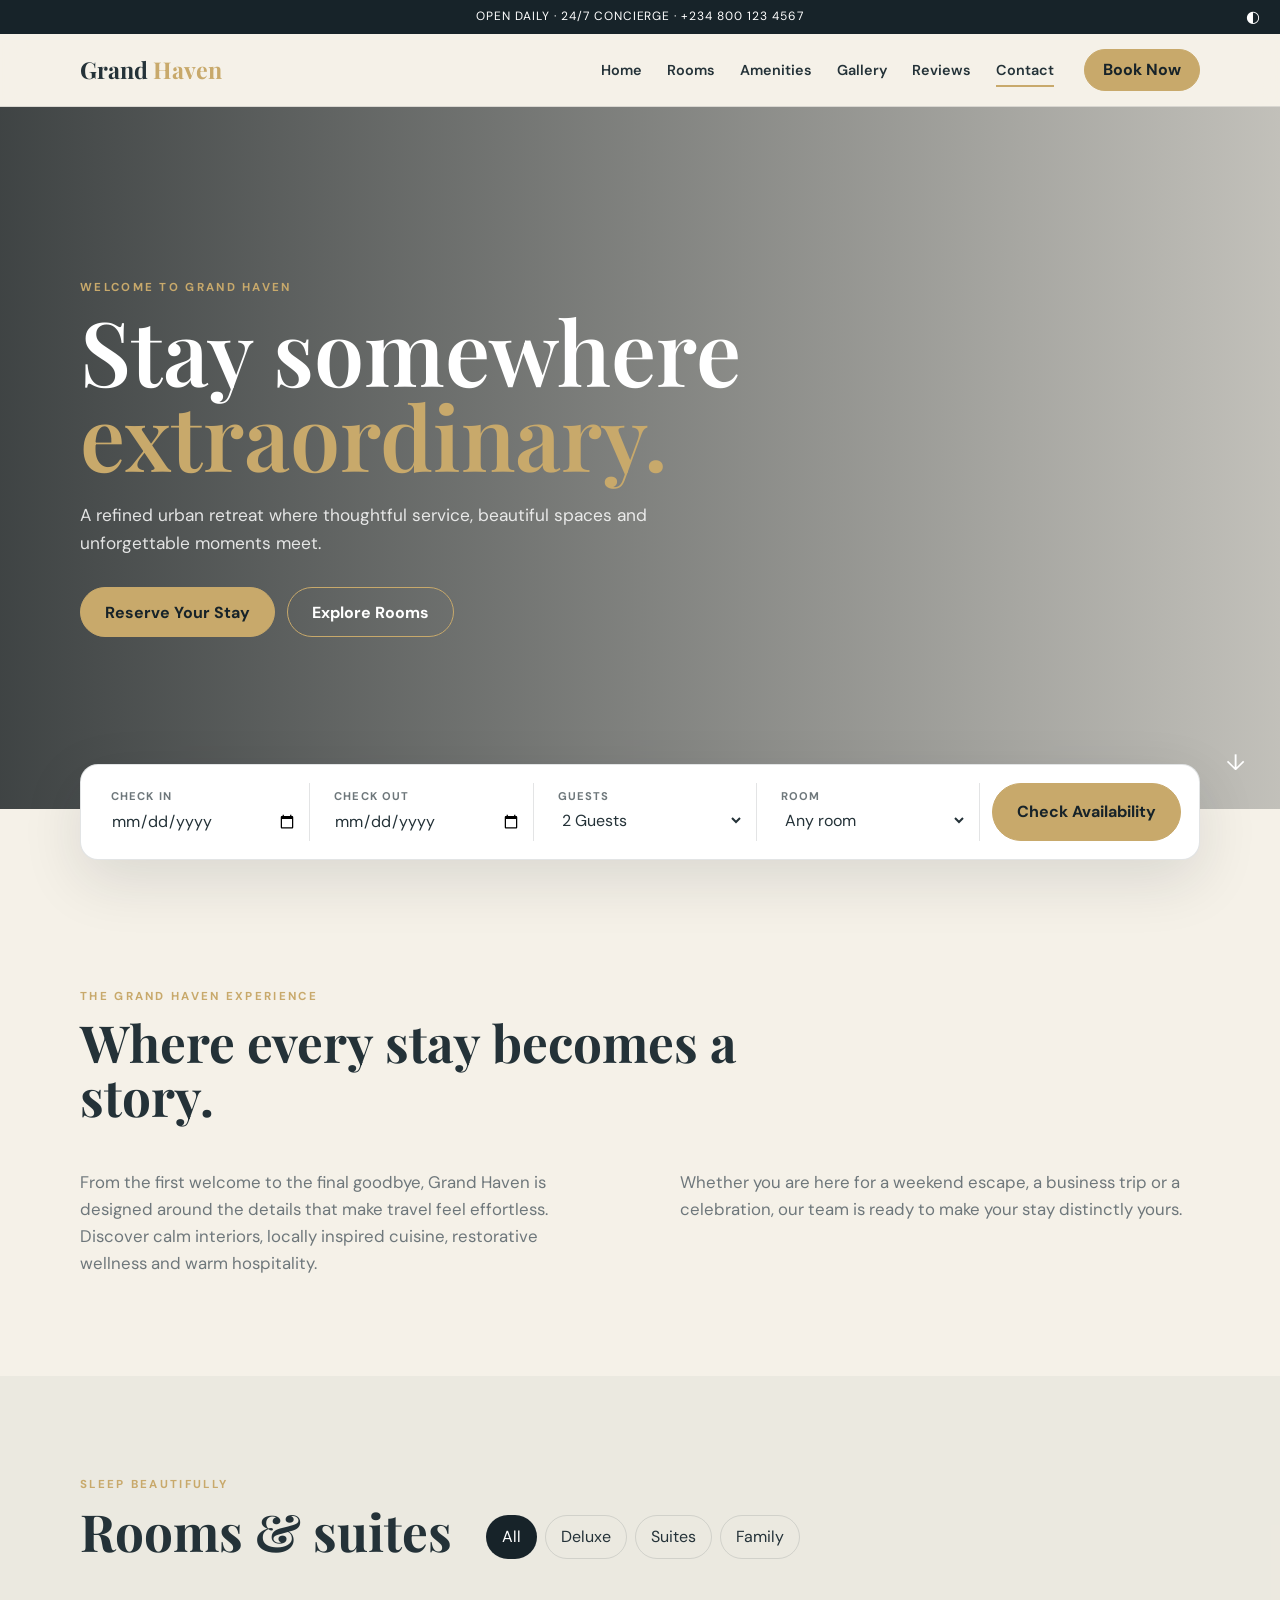
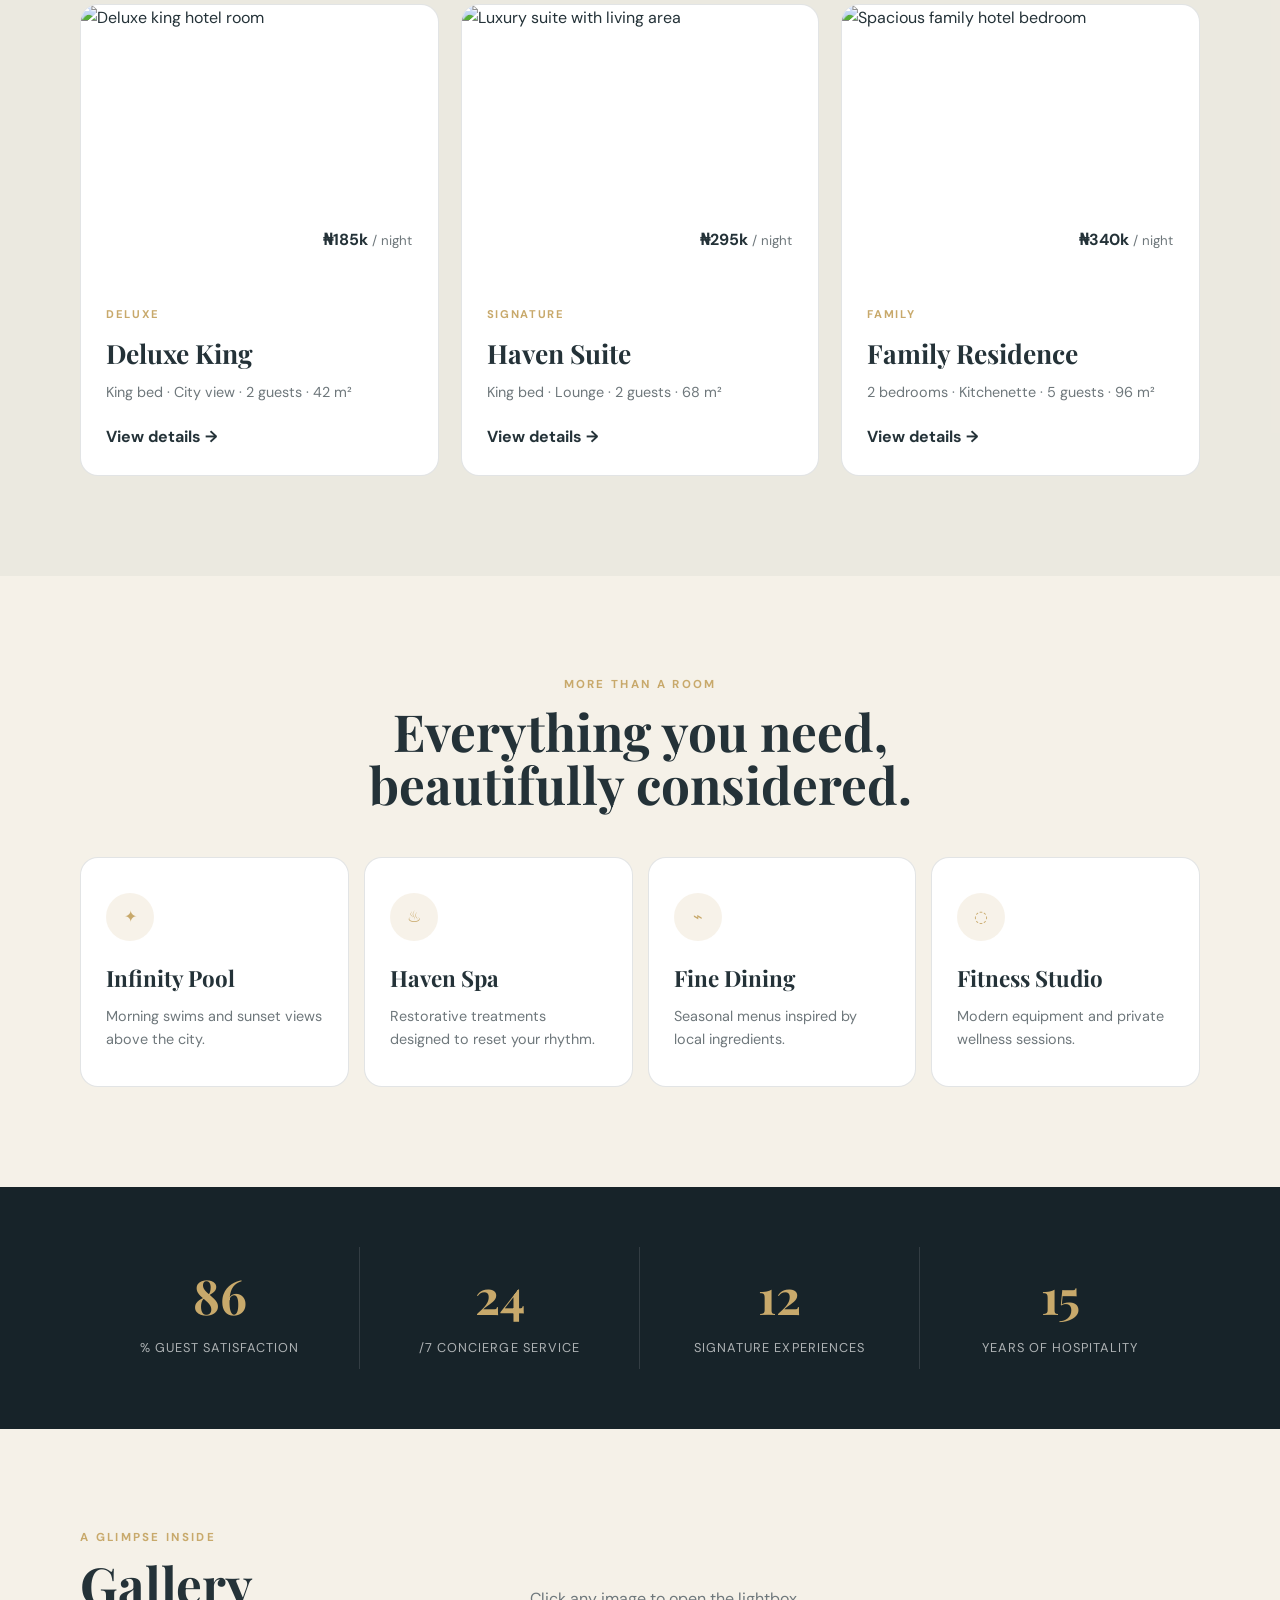
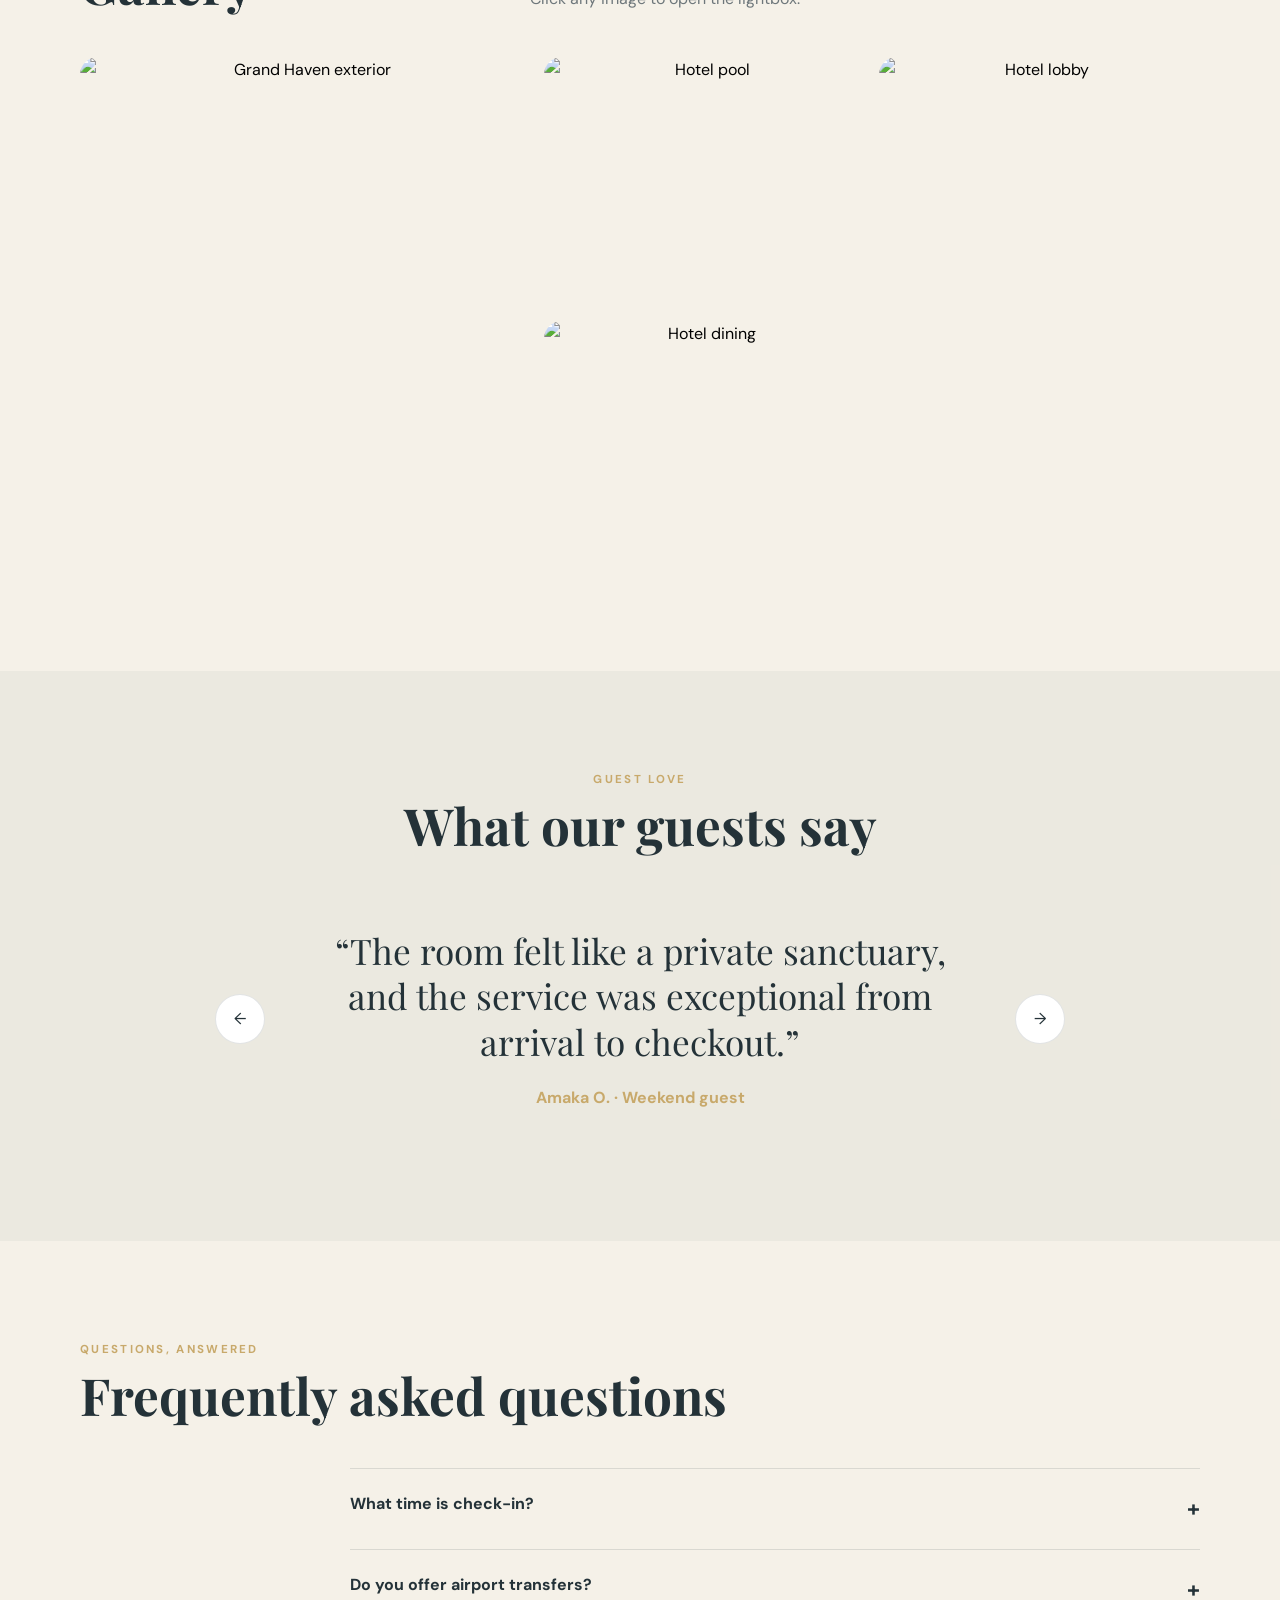
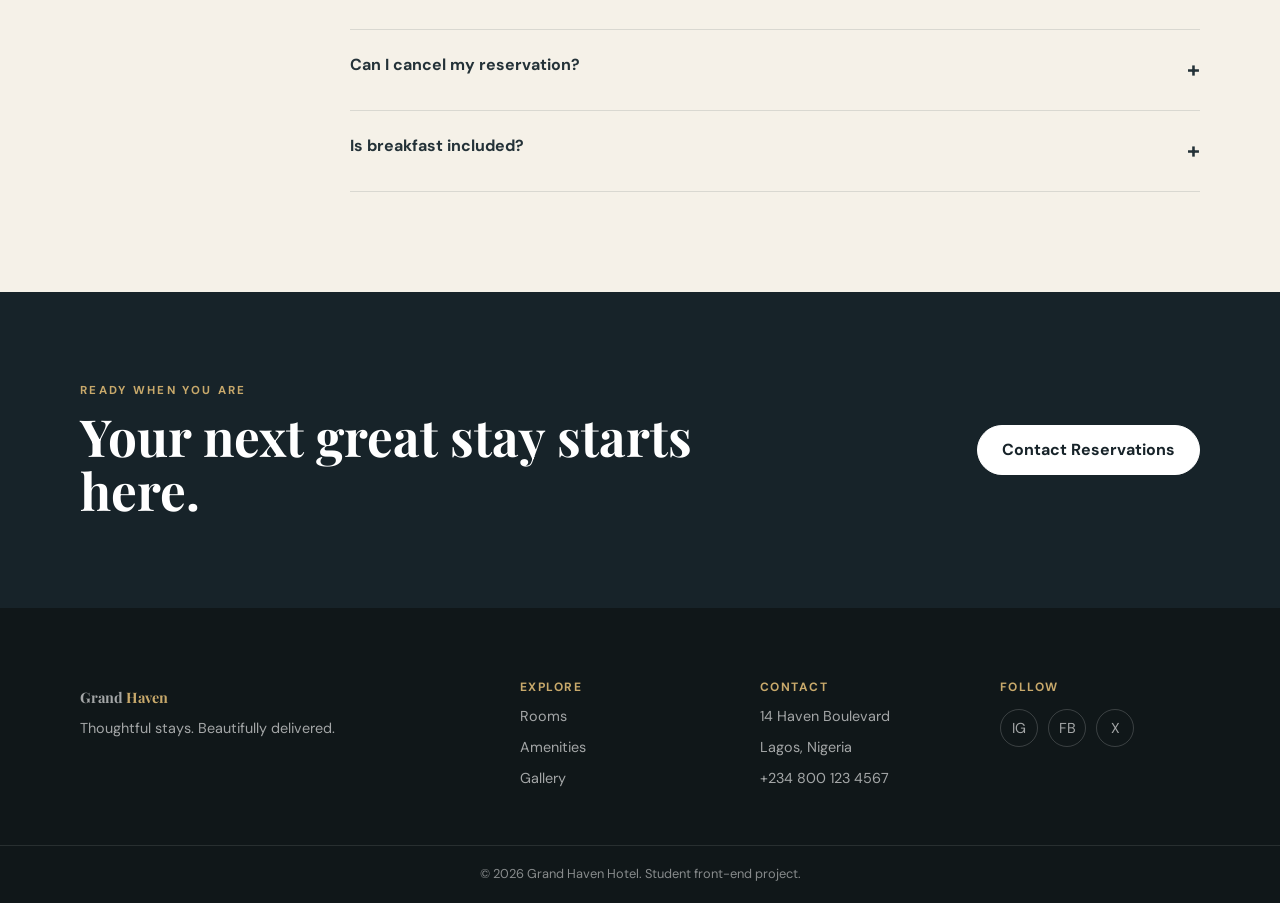
==== index.html @ b82b34fd "Add files via upload" ====
<!DOCTYPE html> <!-- Defines this document as an HTML5 page. -->
<html lang="en"> <!-- Starts the page and declares English as the document language. -->
<head> <!-- Starts the document metadata section. -->
  <meta charset="UTF-8"> <!-- Allows the page to display modern characters correctly. -->
  <meta name="viewport" content="width=device-width, initial-scale=1.0"> <!-- Makes the layout responsive on phones and tablets. -->
  <meta name="description" content="Grand Haven Hotel - luxury rooms, dining, spa and unforgettable stays."> <!-- Provides a useful description for search engines. -->
  <title>Grand Haven Hotel | Luxury Stay</title> <!-- Sets the browser tab title. -->
  <link rel="preconnect" href="https://fonts.googleapis.com"> <!-- Speeds up the connection to Google Fonts. -->
  <link rel="preconnect" href="https://fonts.gstatic.com" crossorigin> <!-- Allows the font server to be contacted efficiently. -->
  <link href="https://fonts.googleapis.com/css2?family=DM+Sans:wght@400;500;600;700&family=Playfair+Display:wght@500;600;700&display=swap" rel="stylesheet"> <!-- Loads the two fonts used by the design. -->
  <link rel="stylesheet" href="style.css"> <!-- Connects this HTML page to the external CSS file. -->
</head> <!-- Ends the document metadata section. -->
<body> <!-- Starts the visible page content. -->
  <div class="topbar"> <!-- Creates a small information bar above the navigation. -->
    <p>Open daily · 24/7 concierge · +234 800 123 4567</p> <!-- Displays hotel contact information. -->
    <button id="themeToggle" class="icon-btn" aria-label="Toggle dark mode">◐</button> <!-- Creates the JavaScript-powered dark-mode button. -->
  </div> <!-- Ends the top information bar. -->

  <header class="site-header" id="home"> <!-- Creates the main sticky website header. -->
    <nav class="navbar container" aria-label="Main navigation"> <!-- Creates the responsive navigation area. -->
      <a class="logo" href="#home">Grand <span>Haven</span></a> <!-- Creates the hotel logo and links it to the top of the page. -->
      <button class="menu-toggle" id="menuToggle" aria-label="Open navigation">☰</button> <!-- Creates the mobile navigation button. -->
      <ul class="nav-links" id="navLinks"> <!-- Contains all main navigation links. -->
        <li><a class="nav-link active" href="#home">Home</a></li> <!-- Links to the hero section. -->
        <li><a class="nav-link" href="#rooms">Rooms</a></li> <!-- Links to the rooms section. -->
        <li><a class="nav-link" href="#amenities">Amenities</a></li> <!-- Links to the amenities section. -->
        <li><a class="nav-link" href="#gallery">Gallery</a></li> <!-- Links to the gallery section. -->
        <li><a class="nav-link" href="#reviews">Reviews</a></li> <!-- Links to the reviews section. -->
        <li><a class="nav-link" href="#contact">Contact</a></li> <!-- Links to the contact section. -->
      </ul> <!-- Ends the navigation links list. -->
      <a class="btn btn-small nav-cta" href="#booking">Book Now</a> <!-- Creates a call-to-action booking button. -->
    </nav> <!-- Ends the navigation area. -->
  </header> <!-- Ends the main website header. -->

  <main> <!-- Starts the primary page content. -->
    <section class="hero" aria-label="Hotel introduction"> <!-- Creates the full-screen hero section. -->
      <div class="hero-slide active" style="background-image:url('https://images.unsplash.com/photo-1564501049412-61c2a3083791?auto=format&fit=crop&w=1800&q=85');"></div> <!-- Adds the first hero background image. -->
      <div class="hero-slide" style="background-image:url('https://images.unsplash.com/photo-1584132967334-10e028bd69f7?auto=format&fit=crop&w=1800&q=85');"></div> <!-- Adds the second hero background image. -->
      <div class="hero-slide" style="background-image:url('https://images.unsplash.com/photo-1542314831-068cd1dbfeeb?auto=format&fit=crop&w=1800&q=85');"></div> <!-- Adds the third hero background image. -->
      <div class="hero-overlay"></div> <!-- Adds a dark overlay so the hero text remains readable. -->
      <div class="hero-content container reveal"> <!-- Holds the main hero text and buttons. -->
        <p class="eyebrow">WELCOME TO GRAND HAVEN</p> <!-- Displays a small uppercase introduction label. -->
        <h1>Stay somewhere <em>extraordinary.</em></h1> <!-- Displays the main marketing headline. -->
        <p class="hero-copy">A refined urban retreat where thoughtful service, beautiful spaces and unforgettable moments meet.</p> <!-- Displays the supporting hero message. -->
        <div class="hero-actions"> <!-- Groups the two hero call-to-action buttons. -->
          <a class="btn" href="#booking">Reserve Your Stay</a> <!-- Scrolls visitors to the booking form. -->
          <a class="btn btn-outline" href="#rooms">Explore Rooms</a> <!-- Scrolls visitors to the room cards. -->
        </div> <!-- Ends the hero buttons. -->
      </div> <!-- Ends the hero content container. -->
      <div class="hero-dots" id="heroDots" aria-label="Hero slides"></div> <!-- JavaScript dynamically creates hero slide indicators here. -->
      <a class="scroll-cue" href="#booking" aria-label="Scroll to booking">↓</a> <!-- Creates a visual scroll cue. -->
    </section> <!-- Ends the hero section. -->

    <section class="booking-wrap" id="booking"> <!-- Creates the floating booking search section. -->
      <form class="booking-card container" id="bookingForm"> <!-- Creates the booking form controlled by JavaScript. -->
        <div class="field"> <!-- Creates the check-in field container. -->
          <label for="checkIn">Check in</label> <!-- Labels the check-in input. -->
          <input type="date" id="checkIn" required> <!-- Collects the guest arrival date. -->
        </div> <!-- Ends the check-in field. -->
        <div class="field"> <!-- Creates the check-out field container. -->
          <label for="checkOut">Check out</label> <!-- Labels the check-out input. -->
          <input type="date" id="checkOut" required> <!-- Collects the guest departure date. -->
        </div> <!-- Ends the check-out field. -->
        <div class="field"> <!-- Creates the guest selector field. -->
          <label for="guests">Guests</label> <!-- Labels the guest selector. -->
          <select id="guests"> <!-- Creates a dropdown for guest count. -->
            <option value="1">1 Guest</option> <!-- Provides one guest as an option. -->
            <option value="2" selected>2 Guests</option> <!-- Provides two guests as the default option. -->
            <option value="3">3 Guests</option> <!-- Provides three guests as an option. -->
            <option value="4">4 Guests</option> <!-- Provides four guests as an option. -->
            <option value="5">5 Guests</option> <!-- Provides five guests as an option. -->
            <option value="6">6 Guests</option> <!-- Provides six guests as an option. -->
          </select> <!-- Ends the guest selector. -->
        </div> <!-- Ends the guest field. -->
        <div class="field"> <!-- Creates the room selector field. -->
          <label for="roomType">Room</label> <!-- Labels the room selector. -->
          <select id="roomType"> <!-- Creates a dropdown for room types. -->
            <option value="any">Any room</option> <!-- Provides the default room option. -->
            <option value="deluxe">Deluxe King</option> <!-- Provides the deluxe room option. -->
            <option value="suite">Haven Suite</option> <!-- Provides the suite option. -->
            <option value="family">Family Residence</option> <!-- Provides the family room option. -->
          </select> <!-- Ends the room selector. -->
        </div> <!-- Ends the room field. -->
        <button class="btn booking-btn" type="submit">Check Availability</button> <!-- Submits the booking form through JavaScript. -->
      </form> <!-- Ends the booking form. -->
      <p class="form-message container" id="bookingMessage" role="status"></p> <!-- Displays validation and availability messages. -->
    </section> <!-- Ends the booking section. -->

    <section class="section intro container reveal" id="about"> <!-- Creates the hotel introduction section. -->
      <div class="section-heading"> <!-- Groups the section heading content. -->
        <p class="eyebrow">THE GRAND HAVEN EXPERIENCE</p> <!-- Displays the section eyebrow. -->
        <h2>Where every stay becomes a story.</h2> <!-- Displays the section headline. -->
      </div> <!-- Ends the section heading. -->
      <div class="intro-grid"> <!-- Creates a two-column introduction layout. -->
        <p>From the first welcome to the final goodbye, Grand Haven is designed around the details that make travel feel effortless. Discover calm interiors, locally inspired cuisine, restorative wellness and warm hospitality.</p> <!-- Provides the first introduction paragraph. -->
        <p>Whether you are here for a weekend escape, a business trip or a celebration, our team is ready to make your stay distinctly yours.</p> <!-- Provides the second introduction paragraph. -->
      </div> <!-- Ends the introduction grid. -->
    </section> <!-- Ends the introduction section. -->

    <section class="section muted-section" id="rooms"> <!-- Creates the rooms section with a contrasting background. -->
      <div class="container"> <!-- Centers the room content. -->
        <div class="section-heading row-heading reveal"> <!-- Creates a heading row with filters. -->
          <div> <!-- Groups the room title. -->
            <p class="eyebrow">SLEEP BEAUTIFULLY</p> <!-- Displays the room section eyebrow. -->
            <h2>Rooms & suites</h2> <!-- Displays the room section title. -->
          </div> <!-- Ends the room title group. -->
          <div class="filters" id="roomFilters"> <!-- Holds JavaScript-powered room filters. -->
            <button class="filter-btn active" data-filter="all">All</button> <!-- Shows every room. -->
            <button class="filter-btn" data-filter="deluxe">Deluxe</button> <!-- Filters deluxe rooms. -->
            <button class="filter-btn" data-filter="suite">Suites</button> <!-- Filters suites. -->
            <button class="filter-btn" data-filter="family">Family</button> <!-- Filters family rooms. -->
          </div> <!-- Ends the room filters. -->
        </div> <!-- Ends the room heading row. -->
        <div class="room-grid"> <!-- Creates the responsive room card grid. -->
          <article class="room-card reveal" data-category="deluxe"> <!-- Creates the first filterable room card. -->
            <div class="room-image"> <!-- Creates the image area of the first room card. -->
              <img src="https://images.unsplash.com/photo-1611892440504-42a792e24d32?auto=format&fit=crop&w=1000&q=80" alt="Deluxe king hotel room"> <!-- Displays the deluxe room image. -->
              <span class="price">₦185k <small>/ night</small></span> <!-- Displays the room price badge. -->
            </div> <!-- Ends the first room image. -->
            <div class="room-body"> <!-- Creates the text area of the first room card. -->
              <span class="tag">DELUXE</span> <!-- Displays the room category. -->
              <h3>Deluxe King</h3> <!-- Displays the room name. -->
              <p>King bed · City view · 2 guests · 42 m²</p> <!-- Displays room features. -->
              <button class="text-btn room-details" data-room="Deluxe King">View details →</button> <!-- Opens the JavaScript room details modal. -->
            </div> <!-- Ends the first room body. -->
          </article> <!-- Ends the first room card. -->
          <article class="room-card reveal" data-category="suite"> <!-- Creates the second filterable room card. -->
            <div class="room-image"> <!-- Creates the image area of the second room card. -->
              <img src="https://images.unsplash.com/photo-1590490360182-c33d57733427?auto=format&fit=crop&w=1000&q=80" alt="Luxury suite with living area"> <!-- Displays the suite image. -->
              <span class="price">₦295k <small>/ night</small></span> <!-- Displays the suite price badge. -->
            </div> <!-- Ends the second room image. -->
            <div class="room-body"> <!-- Creates the text area of the second room card. -->
              <span class="tag">SIGNATURE</span> <!-- Displays the suite category. -->
              <h3>Haven Suite</h3> <!-- Displays the suite name. -->
              <p>King bed · Lounge · 2 guests · 68 m²</p> <!-- Displays suite features. -->
              <button class="text-btn room-details" data-room="Haven Suite">View details →</button> <!-- Opens the room details modal for the suite. -->
            </div> <!-- Ends the second room body. -->
          </article> <!-- Ends the second room card. -->
          <article class="room-card reveal" data-category="family"> <!-- Creates the third filterable room card. -->
            <div class="room-image"> <!-- Creates the image area of the third room card. -->
              <img src="https://images.unsplash.com/photo-1582719478250-c89cae4dc85b?auto=format&fit=crop&w=1000&q=80" alt="Spacious family hotel bedroom"> <!-- Displays the family room image. -->
              <span class="price">₦340k <small>/ night</small></span> <!-- Displays the family room price badge. -->
            </div> <!-- Ends the third room image. -->
            <div class="room-body"> <!-- Creates the text area of the third room card. -->
              <span class="tag">FAMILY</span> <!-- Displays the family category. -->
              <h3>Family Residence</h3> <!-- Displays the family room name. -->
              <p>2 bedrooms · Kitchenette · 5 guests · 96 m²</p> <!-- Displays family room features. -->
              <button class="text-btn room-details" data-room="Family Residence">View details →</button> <!-- Opens the room details modal for the family room. -->
            </div> <!-- Ends the third room body. -->
          </article> <!-- Ends the third room card. -->
        </div> <!-- Ends the room grid. -->
      </div> <!-- Ends the centered room container. -->
    </section> <!-- Ends the rooms section. -->

    <section class="section container" id="amenities"> <!-- Creates the amenities section. -->
      <div class="section-heading center reveal"> <!-- Centers the amenities heading. -->
        <p class="eyebrow">MORE THAN A ROOM</p> <!-- Displays the amenities eyebrow. -->
        <h2>Everything you need, beautifully considered.</h2> <!-- Displays the amenities headline. -->
      </div> <!-- Ends the amenities heading. -->
      <div class="amenities-grid"> <!-- Creates the amenities grid. -->
        <div class="amenity reveal"><span>✦</span><h3>Infinity Pool</h3><p>Morning swims and sunset views above the city.</p></div> <!-- Creates the pool amenity card. -->
        <div class="amenity reveal"><span>♨</span><h3>Haven Spa</h3><p>Restorative treatments designed to reset your rhythm.</p></div> <!-- Creates the spa amenity card. -->
        <div class="amenity reveal"><span>⌁</span><h3>Fine Dining</h3><p>Seasonal menus inspired by local ingredients.</p></div> <!-- Creates the dining amenity card. -->
        <div class="amenity reveal"><span>◌</span><h3>Fitness Studio</h3><p>Modern equipment and private wellness sessions.</p></div> <!-- Creates the fitness amenity card. -->
      </div> <!-- Ends the amenities grid. -->
    </section> <!-- Ends the amenities section. -->

    <section class="stats-section"> <!-- Creates the animated statistics strip. -->
      <div class="container stats-grid"> <!-- Centers the statistics. -->
        <div class="stat"><strong class="counter" data-target="98">0</strong><span>% guest satisfaction</span></div> <!-- Creates the first animated counter. -->
        <div class="stat"><strong class="counter" data-target="24">0</strong><span>/7 concierge service</span></div> <!-- Creates the second animated counter. -->
        <div class="stat"><strong class="counter" data-target="12">0</strong><span>signature experiences</span></div> <!-- Creates the third animated counter. -->
        <div class="stat"><strong class="counter" data-target="15">0</strong><span>years of hospitality</span></div> <!-- Creates the fourth animated counter. -->
      </div> <!-- Ends the statistics grid. -->
    </section> <!-- Ends the statistics strip. -->

    <section class="section gallery-section" id="gallery"> <!-- Creates the interactive gallery section. -->
      <div class="container"> <!-- Centers the gallery. -->
        <div class="section-heading row-heading reveal"> <!-- Creates the gallery heading row. -->
          <div><p class="eyebrow">A GLIMPSE INSIDE</p><h2>Gallery</h2></div> <!-- Displays the gallery heading. -->
          <p>Click any image to open the lightbox.</p> <!-- Explains the gallery interaction. -->
        </div> <!-- Ends the gallery heading row. -->
        <div class="gallery-grid"> <!-- Creates the asymmetric gallery layout. -->
          <button class="gallery-item large reveal" data-full="https://images.unsplash.com/photo-1542314831-068cd1dbfeeb?auto=format&fit=crop&w=1600&q=90"><img src="https://images.unsplash.com/photo-1542314831-068cd1dbfeeb?auto=format&fit=crop&w=900&q=80" alt="Grand Haven exterior"></button> <!-- Creates the first large clickable gallery image. -->
          <button class="gallery-item reveal" data-full="https://images.unsplash.com/photo-1566073771259-6a8506099945?auto=format&fit=crop&w=1600&q=90"><img src="https://images.unsplash.com/photo-1566073771259-6a8506099945?auto=format&fit=crop&w=700&q=80" alt="Hotel pool"></button> <!-- Creates the second clickable gallery image. -->
          <button class="gallery-item reveal" data-full="https://images.unsplash.com/photo-1551882547-ff40c63fe5fa?auto=format&fit=crop&w=1600&q=90"><img src="https://images.unsplash.com/photo-1551882547-ff40c63fe5fa?auto=format&fit=crop&w=700&q=80" alt="Hotel lobby"></button> <!-- Creates the third clickable gallery image. -->
          <button class="gallery-item reveal" data-full="https://images.unsplash.com/photo-1556742049-0cfed4f6a45d?auto=format&fit=crop&w=1600&q=90"><img src="https://images.unsplash.com/photo-1556742049-0cfed4f6a45d?auto=format&fit=crop&w=700&q=80" alt="Hotel dining"></button> <!-- Creates the fourth clickable gallery image. -->
        </div> <!-- Ends the gallery grid. -->
      </div> <!-- Ends the gallery container. -->
    </section> <!-- Ends the gallery section. -->

    <section class="section reviews-section muted-section" id="reviews"> <!-- Creates the testimonial section. -->
      <div class="container"> <!-- Centers the testimonials. -->
        <div class="section-heading center reveal"><p class="eyebrow">GUEST LOVE</p><h2>What our guests say</h2></div> <!-- Displays the testimonial heading. -->
        <div class="testimonial-wrap reveal"> <!-- Creates the testimonial slider container. -->
          <button class="slider-btn" id="prevReview" aria-label="Previous review">←</button> <!-- Creates the previous review button. -->
          <div class="testimonial" id="testimonial"></div> <!-- JavaScript inserts testimonial content here. -->
          <button class="slider-btn" id="nextReview" aria-label="Next review">→</button> <!-- Creates the next review button. -->
        </div> <!-- Ends the testimonial slider. -->
      </div> <!-- Ends the testimonial container. -->
    </section> <!-- Ends the reviews section. -->

    <section class="section faq-section container reveal"> <!-- Creates the FAQ section. -->
      <div class="section-heading"><p class="eyebrow">QUESTIONS, ANSWERED</p><h2>Frequently asked questions</h2></div> <!-- Displays the FAQ heading. -->
      <div class="faq-list"> <!-- Holds all FAQ accordion items. -->
        <div class="faq-item"><button class="faq-question">What time is check-in? <span>+</span></button><div class="faq-answer"><p>Standard check-in begins at 2:00 PM and check-out is at 12:00 PM.</p></div></div> <!-- Creates the first accordion item. -->
        <div class="faq-item"><button class="faq-question">Do you offer airport transfers? <span>+</span></button><div class="faq-answer"><p>Yes. Airport transfers can be arranged with our concierge before arrival.</p></div></div> <!-- Creates the second accordion item. -->
        <div class="faq-item"><button class="faq-question">Can I cancel my reservation? <span>+</span></button><div class="faq-answer"><p>Flexible reservations can be cancelled up to 48 hours before arrival.</p></div></div> <!-- Creates the third accordion item. -->
        <div class="faq-item"><button class="faq-question">Is breakfast included? <span>+</span></button><div class="faq-answer"><p>Breakfast is included with selected packages and suite bookings.</p></div></div> <!-- Creates the fourth accordion item. -->
      </div> <!-- Ends the FAQ list. -->
    </section> <!-- Ends the FAQ section. -->

    <section class="cta-section" id="contact"> <!-- Creates the final contact call-to-action. -->
      <div class="container cta-inner reveal"> <!-- Centers the CTA content. -->
        <div><p class="eyebrow">READY WHEN YOU ARE</p><h2>Your next great stay starts here.</h2></div> <!-- Displays the final CTA message. -->
        <a class="btn btn-light" href="mailto:reservations@grandhaven.example">Contact Reservations</a> <!-- Creates a mail link for reservation enquiries. -->
      </div> <!-- Ends the CTA content. -->
    </section> <!-- Ends the CTA section. -->
  </main> <!-- Ends the primary page content. -->

  <footer class="footer"> <!-- Creates the website footer. -->
    <div class="container footer-grid"> <!-- Creates the responsive footer grid. -->
      <div><a class="logo" href="#home">Grand <span>Haven</span></a><p>Thoughtful stays. Beautifully delivered.</p></div> <!-- Creates the footer brand area. -->
      <div><h4>Explore</h4><a href="#rooms">Rooms</a><a href="#amenities">Amenities</a><a href="#gallery">Gallery</a></div> <!-- Creates the footer exploration links. -->
      <div><h4>Contact</h4><p>14 Haven Boulevard</p><p>Lagos, Nigeria</p><p>+234 800 123 4567</p></div> <!-- Creates the footer contact details. -->
      <div><h4>Follow</h4><div class="socials"><a href="#" aria-label="Instagram">IG</a><a href="#" aria-label="Facebook">FB</a><a href="#" aria-label="X">X</a></div></div> <!-- Creates simple social media links. -->
    </div> <!-- Ends the footer grid. -->
    <div class="footer-bottom"><p>© <span id="year"></span> Grand Haven Hotel. Student front-end project.</p></div> <!-- Creates the copyright line with a JavaScript year. -->
  </footer> <!-- Ends the footer. -->

  <div class="modal" id="roomModal" aria-hidden="true"> <!-- Creates the hidden room-details modal. -->
    <div class="modal-box" role="dialog" aria-modal="true" aria-labelledby="modalTitle"> <!-- Creates the modal dialog box. -->
      <button class="modal-close" id="modalClose" aria-label="Close modal">×</button> <!-- Creates the modal close button. -->
      <p class="eyebrow">ROOM DETAILS</p> <!-- Displays the modal eyebrow. -->
      <h2 id="modalTitle">Room</h2> <!-- Receives the selected room name through JavaScript. -->
      <p id="modalText"></p> <!-- Receives the selected room description through JavaScript. -->
      <ul id="modalFeatures"></ul> <!-- Receives the selected room features through JavaScript. -->
      <a class="btn" href="#booking" id="modalBook">Book this room</a> <!-- Links from the modal to the booking section. -->
    </div> <!-- Ends the modal box. -->
  </div> <!-- Ends the room modal. -->

  <div class="lightbox" id="lightbox" aria-hidden="true"> <!-- Creates the hidden image lightbox. -->
    <button id="lightboxClose" class="modal-close" aria-label="Close image">×</button> <!-- Creates the lightbox close button. -->
    <img id="lightboxImage" src="" alt="Expanded gallery image"> <!-- Receives the clicked gallery image URL through JavaScript. -->
  </div> <!-- Ends the lightbox. -->

  <button class="back-top" id="backTop" aria-label="Back to top">↑</button> <!-- Creates the scroll-to-top JavaScript button. -->
  <div class="toast" id="toast" role="status"></div> <!-- Creates a reusable JavaScript toast notification. -->

  <script src="script.js"></script> <!-- Connects this HTML page to the external JavaScript file. -->
</body> <!-- Ends the visible page content. -->
</html> <!-- Ends the HTML document. -->
---- style.css ----
/* Imports the main visual system for the hotel project. */
:root { /* Defines reusable CSS variables for the entire design. */
  --navy: #172329; /* Stores the primary dark color. */
  --cream: #f5f1e8; /* Stores the warm background color. */
  --gold: #c8a96b; /* Stores the luxury accent color. */
  --text: #243238; /* Stores the main text color. */
  --muted: #6e777b; /* Stores the secondary text color. */
  --white: #ffffff; /* Stores the white color. */
  --border: rgba(36, 50, 56, .13); /* Stores a reusable subtle border color. */
  --shadow: 0 20px 60px rgba(23, 35, 41, .12); /* Stores a reusable soft shadow. */
  --radius: 18px; /* Stores the standard rounded corner size. */
} /* Ends the root variables block. */
* { /* Selects every element on the page. */
  box-sizing: border-box; /* Makes width calculations include padding and borders. */
  margin: 0; /* Removes default browser margins. */
  padding: 0; /* Removes default browser padding. */
} /* Ends the universal selector. */
html { /* Styles the root HTML element. */
  scroll-behavior: smooth; /* Makes anchor navigation scroll smoothly. */
  scroll-padding-top: 90px; /* Prevents sticky navigation from covering anchored sections. */
} /* Ends the HTML styles. */
body { /* Styles the whole website body. */
  font-family: "DM Sans", sans-serif; /* Uses the modern sans-serif body font. */
  color: var(--text); /* Applies the main text color. */
  background: var(--cream); /* Applies the warm page background. */
  line-height: 1.6; /* Improves text readability. */
  transition: background .3s, color .3s; /* Animates theme changes smoothly. */
} /* Ends the body styles. */
body.dark { /* Changes the visual theme when JavaScript adds the dark class. */
  --cream: #101719; /* Replaces the background with a dark tone. */
  --text: #eef1ed; /* Replaces the text with a light tone. */
  --muted: #aab4b7; /* Makes secondary text lighter in dark mode. */
  --white: #172329; /* Changes white surfaces to dark surfaces. */
  --border: rgba(255,255,255,.12); /* Makes borders visible against dark surfaces. */
} /* Ends the dark theme. */
img { /* Styles all images. */
  display: block; /* Removes the small inline-image gap. */
  width: 100%; /* Makes images fill their containers. */
} /* Ends image styles. */
a { /* Styles all links. */
  color: inherit; /* Makes links inherit surrounding text color. */
  text-decoration: none; /* Removes default underlines. */
} /* Ends link styles. */
button, input, select { /* Styles interactive form controls. */
  font: inherit; /* Makes controls use the same font as the page. */
} /* Ends form-control font styles. */
button { /* Styles all buttons. */
  cursor: pointer; /* Shows that buttons are clickable. */
} /* Ends button styles. */
.container { /* Creates the reusable centered content container. */
  width: min(1120px, calc(100% - 40px)); /* Limits content width while keeping side spacing responsive. */
  margin-inline: auto; /* Centers the container horizontally. */
} /* Ends container styles. */
.topbar { /* Styles the narrow information bar. */
  display: flex; /* Places content and theme button in one row. */
  justify-content: center; /* Centers the main topbar content. */
  align-items: center; /* Vertically centers topbar items. */
  min-height: 34px; /* Gives the topbar a compact height. */
  padding: 4px 20px; /* Adds breathing room around the text. */
  background: var(--navy); /* Uses the dark brand color. */
  color: #fff; /* Makes topbar text readable. */
  font-size: .75rem; /* Keeps the utility text small. */
  letter-spacing: .08em; /* Adds a premium typographic feel. */
  text-transform: uppercase; /* Makes the utility text uppercase. */
  position: relative; /* Allows the theme button to be positioned relative to the bar. */
} /* Ends topbar styles. */
.icon-btn { /* Styles the dark-mode button. */
  position: absolute; /* Positions the button independently inside the topbar. */
  right: 20px; /* Places it near the right edge. */
  border: 0; /* Removes the default border. */
  background: transparent; /* Keeps the button visually minimal. */
  color: #fff; /* Makes the icon white. */
  font-size: 1rem; /* Sets the icon size. */
} /* Ends icon button styles. */
.site-header { /* Styles the main navigation header. */
  position: sticky; /* Keeps navigation visible during scrolling. */
  top: 0; /* Pins the header to the top. */
  z-index: 100; /* Places navigation above normal content. */
  background: rgba(245,241,232,.92); /* Adds a translucent cream background. */
  backdrop-filter: blur(14px); /* Adds a modern glass-like blur effect. */
  border-bottom: 1px solid var(--border); /* Separates navigation from content. */
} /* Ends site-header styles. */
.dark .site-header { /* Adjusts navigation background for dark mode. */
  background: rgba(16,23,25,.92); /* Uses a translucent dark background. */
} /* Ends dark header styles. */
.navbar { /* Styles the navigation row. */
  min-height: 72px; /* Gives the header a comfortable height. */
  display: flex; /* Places logo, links and button horizontally. */
  align-items: center; /* Vertically centers navigation items. */
  gap: 30px; /* Adds spacing between navigation groups. */
} /* Ends navbar styles. */
.logo { /* Styles the hotel wordmark. */
  font-family: "Playfair Display", serif; /* Uses the elegant display font. */
  font-size: 1.45rem; /* Sets the logo size. */
  font-weight: 700; /* Makes the logo bold. */
  white-space: nowrap; /* Prevents the logo from wrapping. */
} /* Ends logo styles. */
.logo span { /* Styles the second word in the logo. */
  color: var(--gold); /* Highlights Haven with the luxury accent. */
} /* Ends logo accent styles. */
.nav-links { /* Styles the navigation list. */
  display: flex; /* Arranges links in a row. */
  list-style: none; /* Removes bullet points. */
  gap: 25px; /* Adds space between links. */
  margin-left: auto; /* Pushes the navigation toward the right. */
} /* Ends navigation list styles. */
.nav-link { /* Styles each navigation link. */
  position: relative; /* Allows the active underline to be positioned. */
  font-size: .9rem; /* Sets a compact navigation font size. */
  font-weight: 600; /* Gives navigation links visual weight. */
} /* Ends nav-link styles. */
.nav-link::after { /* Creates the animated navigation underline. */
  content: ""; /* Creates an empty pseudo-element. */
  position: absolute; /* Positions the underline below the link. */
  left: 0; /* Starts the underline at the link's left edge. */
  bottom: -8px; /* Places it slightly below the text. */
  width: 0; /* Starts with no visible underline. */
  height: 2px; /* Gives the underline a small thickness. */
  background: var(--gold); /* Uses the accent color. */
  transition: width .25s; /* Animates the underline width. */
} /* Ends the underline pseudo-element. */
.nav-link:hover::after, .nav-link.active::after { /* Shows the underline on hover and active links. */
  width: 100%; /* Expands the underline across the link. */
} /* Ends active underline styles. */
.btn { /* Creates the reusable primary button component. */
  display: inline-flex; /* Allows easy centering of button text. */
  align-items: center; /* Vertically centers button content. */
  justify-content: center; /* Horizontally centers button content. */
  gap: 8px; /* Adds spacing between optional button elements. */
  min-height: 50px; /* Gives buttons a comfortable touch target. */
  padding: 0 24px; /* Adds horizontal button spacing. */
  border: 1px solid var(--gold); /* Adds the accent border. */
  background: var(--gold); /* Uses the gold accent as the fill. */
  color: #172329; /* Uses a dark button label. */
  font-weight: 700; /* Makes the call to action prominent. */
  border-radius: 999px; /* Creates pill-shaped buttons. */
  transition: transform .25s, box-shadow .25s, background .25s; /* Animates button interactions. */
} /* Ends button styles. */
.btn:hover { /* Defines the primary button hover state. */
  transform: translateY(-3px); /* Lifts the button slightly. */
  box-shadow: 0 12px 25px rgba(200,169,107,.25); /* Adds a soft accent shadow. */
} /* Ends button hover styles. */
.btn-small { /* Creates a smaller navigation button variant. */
  min-height: 42px; /* Reduces the navigation button height. */
  padding-inline: 18px; /* Reduces the navigation button width. */
} /* Ends small button styles. */
.btn-outline { /* Creates an outlined button variant. */
  background: transparent; /* Removes the filled background. */
  color: #fff; /* Makes the label white for the hero. */
} /* Ends outlined button styles. */
.btn-light { /* Creates a light button for the dark CTA section. */
  background: #fff; /* Gives the button a white background. */
  border-color: #fff; /* Matches the border to the background. */
  color: var(--navy); /* Uses the dark brand color for text. */
} /* Ends light button styles. */
.menu-toggle { /* Styles the mobile menu button. */
  display: none; /* Hides it on larger screens. */
  border: 0; /* Removes the default button border. */
  background: transparent; /* Keeps the button minimal. */
  font-size: 1.7rem; /* Makes the menu icon easy to tap. */
} /* Ends menu toggle styles. */
.hero { /* Styles the full-width hero area. */
  min-height: 78vh; /* Gives the hero strong visual presence. */
  position: relative; /* Creates the positioning context for slides and content. */
  display: grid; /* Allows content to be vertically centered. */
  place-items: center; /* Centers the hero content. */
  overflow: hidden; /* Hides moving slide edges. */
  color: #fff; /* Makes hero text white. */
} /* Ends hero styles. */
.hero-slide { /* Styles each hero background slide. */
  position: absolute; /* Places every slide behind the content. */
  inset: 0; /* Stretches each slide to cover the hero. */
  background-size: cover; /* Makes the image cover the entire area. */
  background-position: center; /* Centers the background image. */
  opacity: 0; /* Hides inactive slides. */
  transform: scale(1.04); /* Adds a subtle zoom starting position. */
  transition: opacity 1s ease, transform 6s ease; /* Creates a smooth slideshow effect. */
} /* Ends hero slide styles. */
.hero-slide.active { /* Styles the currently visible hero slide. */
  opacity: 1; /* Makes the active slide visible. */
  transform: scale(1); /* Slowly settles the image into place. */
} /* Ends active hero slide styles. */
.hero-overlay { /* Creates a readability overlay over hero images. */
  position: absolute; /* Positions the overlay across the hero. */
  inset: 0; /* Stretches the overlay across the whole hero. */
  background: linear-gradient(90deg, rgba(12,19,22,.78), rgba(12,19,22,.22)); /* Creates a cinematic dark gradient. */
} /* Ends hero overlay styles. */
.hero-content { /* Styles the content above the hero background. */
  position: relative; /* Keeps content above the overlay. */
  z-index: 2; /* Places content above background layers. */
  padding-block: 120px; /* Gives the hero text generous vertical spacing. */
} /* Ends hero content styles. */
.eyebrow { /* Styles small section labels. */
  margin-bottom: 10px; /* Adds space below the label. */
  color: var(--gold); /* Uses the accent color. */
  font-size: .72rem; /* Keeps labels compact. */
  font-weight: 700; /* Makes labels visually strong. */
  letter-spacing: .2em; /* Adds editorial spacing. */
  text-transform: uppercase; /* Makes labels uppercase. */
} /* Ends eyebrow styles. */
.hero h1 { /* Styles the hero headline. */
  max-width: 750px; /* Prevents the headline from becoming too wide. */
  font-family: "Playfair Display", serif; /* Uses the elegant display font. */
  font-size: clamp(3rem, 7vw, 6.5rem); /* Makes the headline responsive. */
  line-height: .95; /* Creates a dramatic headline line-height. */
  font-weight: 600; /* Keeps the display weight elegant. */
} /* Ends hero heading styles. */
.hero h1 em { /* Styles the emphasized word in the hero title. */
  color: var(--gold); /* Highlights the emphasized word. */
  font-style: normal; /* Removes the default italic style. */
} /* Ends hero emphasis styles. */
.hero-copy { /* Styles the hero supporting paragraph. */
  max-width: 600px; /* Limits paragraph width for readability. */
  margin: 25px 0 30px; /* Creates balanced spacing around the paragraph. */
  font-size: 1.08rem; /* Makes the hero copy slightly larger. */
  color: rgba(255,255,255,.84); /* Softens the white text. */
} /* Ends hero copy styles. */
.hero-actions { /* Styles the hero action group. */
  display: flex; /* Places buttons beside each other. */
  flex-wrap: wrap; /* Allows buttons to wrap on small screens. */
  gap: 12px; /* Adds spacing between buttons. */
} /* Ends hero actions. */
.hero-dots { /* Styles the slideshow indicator container. */
  position: absolute; /* Positions indicators at the bottom of the hero. */
  z-index: 3; /* Places indicators above the image. */
  bottom: 35px; /* Adds space from the bottom. */
  left: 50%; /* Starts positioning from the center. */
  transform: translateX(-50%); /* Corrects the horizontal center position. */
  display: flex; /* Arranges dots horizontally. */
  gap: 8px; /* Adds spacing between dots. */
} /* Ends hero dots. */
.hero-dot { /* Styles each slideshow indicator. */
  width: 8px; /* Sets dot width. */
  height: 8px; /* Sets dot height. */
  border: 0; /* Removes the default button border. */
  border-radius: 50%; /* Makes the indicator circular. */
  background: rgba(255,255,255,.45); /* Makes inactive dots translucent. */
} /* Ends hero dot styles. */
.hero-dot.active { /* Styles the active slideshow indicator. */
  width: 28px; /* Makes the active indicator wider. */
  border-radius: 10px; /* Creates a pill shape for the active indicator. */
  background: var(--gold); /* Highlights the active slide. */
} /* Ends active dot styles. */
.scroll-cue { /* Styles the hero scroll cue. */
  position: absolute; /* Positions the cue near the bottom-left. */
  right: 35px; /* Places the cue away from the right edge. */
  bottom: 28px; /* Places the cue near the bottom. */
  z-index: 3; /* Keeps the cue above the hero image. */
  font-size: 1.4rem; /* Makes the arrow visible. */
} /* Ends scroll cue styles. */
.booking-wrap { /* Styles the booking section wrapper. */
  position: relative; /* Allows the card to overlap the hero. */
  z-index: 5; /* Places the booking card above nearby content. */
  margin-top: -45px; /* Pulls the booking card upward over the hero. */
} /* Ends booking wrapper styles. */
.booking-card { /* Styles the main booking form. */
  display: grid; /* Creates a structured form grid. */
  grid-template-columns: repeat(4, 1fr) auto; /* Creates four fields and one button column. */
  gap: 12px; /* Adds space between form controls. */
  padding: 18px; /* Adds internal spacing. */
  background: var(--white); /* Gives the form a card surface. */
  border: 1px solid var(--border); /* Adds a subtle border. */
  border-radius: var(--radius); /* Rounds the card corners. */
  box-shadow: var(--shadow); /* Adds depth beneath the booking card. */
} /* Ends booking card styles. */
.field { /* Styles individual booking fields. */
  padding: 5px 12px; /* Adds inner field spacing. */
  border-right: 1px solid var(--border); /* Separates fields visually. */
} /* Ends field styles. */
.field label { /* Styles booking labels. */
  display: block; /* Places the label above the control. */
  margin-bottom: 2px; /* Adds a small gap before the input. */
  color: var(--muted); /* Uses muted text for labels. */
  font-size: .7rem; /* Keeps labels compact. */
  font-weight: 700; /* Makes labels readable. */
  text-transform: uppercase; /* Makes labels uppercase. */
  letter-spacing: .1em; /* Adds label spacing. */
} /* Ends field label styles. */
.field input, .field select { /* Styles booking controls. */
  width: 100%; /* Makes controls fill their field. */
  border: 0; /* Removes default control borders. */
  outline: 0; /* Removes default focus outline for custom styling. */
  background: transparent; /* Keeps the form clean. */
  color: var(--text); /* Uses the theme text color. */
} /* Ends booking control styles. */
.booking-btn { /* Styles the booking submit button. */
  min-height: 58px; /* Makes the main action more prominent. */
} /* Ends booking button styles. */
.form-message { /* Styles booking feedback messages. */
  min-height: 28px; /* Prevents layout jumping when messages appear. */
  padding-top: 10px; /* Adds space above feedback text. */
  color: var(--gold); /* Uses the accent color for feedback. */
  font-weight: 700; /* Makes feedback noticeable. */
} /* Ends form message styles. */
.section { /* Creates reusable section spacing. */
  padding-block: 100px; /* Gives each section generous vertical space. */
} /* Ends section spacing. */
.section-heading { /* Styles common section headings. */
  max-width: 720px; /* Limits heading width. */
  margin-bottom: 45px; /* Separates headings from section content. */
} /* Ends section heading styles. */
.section-heading h2 { /* Styles section titles. */
  font-family: "Playfair Display", serif; /* Uses the display font. */
  font-size: clamp(2.2rem, 4vw, 4rem); /* Makes titles responsive. */
  line-height: 1.05; /* Tightens title line-height. */
} /* Ends section title styles. */
.section-heading.center { /* Centers selected section headings. */
  margin-inline: auto; /* Centers the heading block. */
  text-align: center; /* Centers heading text. */
} /* Ends centered heading styles. */
.intro-grid { /* Creates the introduction two-column layout. */
  display: grid; /* Enables CSS grid. */
  grid-template-columns: 1fr 1fr; /* Creates two equal columns. */
  gap: 80px; /* Adds generous space between paragraphs. */
  color: var(--muted); /* Uses secondary text color. */
  font-size: 1.05rem; /* Slightly increases paragraph size. */
} /* Ends intro grid styles. */
.muted-section { /* Styles sections with a contrasting surface. */
  background: rgba(36,50,56,.045); /* Adds a subtle tinted background. */
} /* Ends muted section styles. */
.row-heading { /* Creates a heading row for sections with controls. */
  display: flex; /* Places title and secondary content side by side. */
  align-items: end; /* Aligns the bottom edges. */
  justify-content: space-between; /* Pushes content to opposite sides. */
  gap: 25px; /* Adds spacing when the layout gets tight. */
} /* Ends row heading styles. */
.row-heading > p { /* Styles the secondary row description. */
  color: var(--muted); /* Uses muted text. */
} /* Ends row description styles. */
.filters { /* Styles the room filter buttons. */
  display: flex; /* Places filter buttons in a row. */
  gap: 8px; /* Adds space between filter buttons. */
  flex-wrap: wrap; /* Allows filters to wrap on small screens. */
} /* Ends filters styles. */
.filter-btn { /* Styles each room filter button. */
  padding: 8px 15px; /* Gives filter buttons compact spacing. */
  border: 1px solid var(--border); /* Adds a subtle border. */
  border-radius: 999px; /* Creates pill-shaped filter buttons. */
  background: transparent; /* Keeps inactive filters light. */
  color: var(--text); /* Uses theme text. */
} /* Ends filter button styles. */
.filter-btn.active, .filter-btn:hover { /* Styles selected and hovered filters. */
  background: var(--navy); /* Uses the dark brand color. */
  color: #fff; /* Makes selected filter text white. */
} /* Ends active filter styles. */
.room-grid { /* Creates the room card grid. */
  display: grid; /* Enables CSS grid. */
  grid-template-columns: repeat(3, 1fr); /* Creates three equal columns. */
  gap: 22px; /* Adds space between room cards. */
} /* Ends room grid styles. */
.room-card { /* Styles individual room cards. */
  overflow: hidden; /* Clips images and rounded corners cleanly. */
  background: var(--white); /* Gives cards a clear surface. */
  border: 1px solid var(--border); /* Adds subtle card boundaries. */
  border-radius: var(--radius); /* Rounds card corners. */
  transition: transform .3s, box-shadow .3s; /* Animates card hover effects. */
} /* Ends room card styles. */
.room-card:hover { /* Defines room card hover interaction. */
  transform: translateY(-7px); /* Lifts the card. */
  box-shadow: var(--shadow); /* Adds depth to the lifted card. */
} /* Ends room card hover styles. */
.room-image { /* Styles the room image wrapper. */
  position: relative; /* Allows price badge positioning. */
  height: 270px; /* Gives all room images equal height. */
  overflow: hidden; /* Clips image zoom effects. */
} /* Ends room image wrapper styles. */
.room-image img { /* Styles room card images. */
  height: 100%; /* Fills the image wrapper vertically. */
  object-fit: cover; /* Crops images without distortion. */
  transition: transform .5s; /* Animates the image zoom. */
} /* Ends room image styles. */
.room-card:hover .room-image img { /* Defines room image hover behavior. */
  transform: scale(1.06); /* Slightly zooms the image. */
} /* Ends room image hover styles. */
.price { /* Styles the price badge. */
  position: absolute; /* Places the badge over the image. */
  right: 14px; /* Positions it near the right edge. */
  bottom: 14px; /* Positions it near the bottom edge. */
  padding: 8px 12px; /* Adds badge spacing. */
  background: var(--white); /* Gives the badge a readable surface. */
  border-radius: 10px; /* Rounds the badge. */
  font-weight: 700; /* Highlights the price. */
} /* Ends price badge styles. */
.price small { /* Styles the price period. */
  color: var(--muted); /* Makes the period less prominent. */
  font-weight: 400; /* Reduces the period weight. */
} /* Ends price period styles. */
.room-body { /* Styles the room card text area. */
  padding: 25px; /* Adds internal card spacing. */
} /* Ends room body styles. */
.tag { /* Styles room category labels. */
  color: var(--gold); /* Uses the accent color. */
  font-size: .7rem; /* Keeps tags compact. */
  font-weight: 700; /* Makes tags prominent. */
  letter-spacing: .15em; /* Adds editorial spacing. */
} /* Ends tag styles. */
.room-body h3 { /* Styles room names. */
  margin: 7px 0; /* Adds spacing around the room name. */
  font-family: "Playfair Display", serif; /* Uses the display font. */
  font-size: 1.65rem; /* Sets room name size. */
} /* Ends room title styles. */
.room-body p { /* Styles room feature summaries. */
  color: var(--muted); /* Uses muted text. */
  font-size: .9rem; /* Keeps details compact. */
} /* Ends room summary styles. */
.text-btn { /* Styles text-only action buttons. */
  margin-top: 20px; /* Separates action from room details. */
  padding: 0; /* Removes button padding. */
  border: 0; /* Removes button border. */
  background: transparent; /* Keeps it text-like. */
  color: var(--text); /* Uses theme text. */
  font-weight: 700; /* Makes the action readable. */
} /* Ends text button styles. */
.amenities-grid { /* Creates the amenities grid. */
  display: grid; /* Enables CSS grid. */
  grid-template-columns: repeat(4, 1fr); /* Creates four columns on desktop. */
  gap: 15px; /* Adds spacing between amenities. */
} /* Ends amenities grid styles. */
.amenity { /* Styles individual amenities. */
  padding: 35px 25px; /* Adds generous internal spacing. */
  border: 1px solid var(--border); /* Adds a subtle border. */
  border-radius: var(--radius); /* Rounds the amenity card. */
  background: var(--white); /* Gives the card a surface. */
} /* Ends amenity styles. */
.amenity span { /* Styles amenity icons. */
  display: inline-grid; /* Allows easy icon centering. */
  place-items: center; /* Centers the symbol. */
  width: 48px; /* Sets icon circle width. */
  height: 48px; /* Sets icon circle height. */
  margin-bottom: 20px; /* Adds space below the icon. */
  border-radius: 50%; /* Creates a circular icon background. */
  background: rgba(200,169,107,.15); /* Adds a subtle gold background. */
  color: var(--gold); /* Makes the symbol gold. */
} /* Ends amenity icon styles. */
.amenity h3 { /* Styles amenity names. */
  margin-bottom: 8px; /* Separates title from description. */
  font-family: "Playfair Display", serif; /* Uses the display font. */
  font-size: 1.4rem; /* Sets amenity title size. */
} /* Ends amenity title styles. */
.amenity p { /* Styles amenity descriptions. */
  color: var(--muted); /* Uses muted text. */
  font-size: .9rem; /* Keeps descriptions compact. */
} /* Ends amenity description styles. */
.stats-section { /* Styles the statistics band. */
  padding-block: 60px; /* Adds vertical spacing. */
  background: var(--navy); /* Uses the dark brand color. */
  color: #fff; /* Makes statistics white. */
} /* Ends statistics section styles. */
.stats-grid { /* Creates the statistics grid. */
  display: grid; /* Enables CSS grid. */
  grid-template-columns: repeat(4, 1fr); /* Creates four statistic columns. */
  text-align: center; /* Centers statistics. */
} /* Ends statistics grid styles. */
.stat { /* Styles each statistic. */
  padding: 10px 20px; /* Adds spacing around each statistic. */
  border-right: 1px solid rgba(255,255,255,.12); /* Separates statistics. */
} /* Ends statistic styles. */
.stat:last-child { /* Targets the final statistic. */
  border-right: 0; /* Removes the final divider. */
} /* Ends final statistic style. */
.stat strong { /* Styles the animated number. */
  display: block; /* Places the number above its label. */
  color: var(--gold); /* Makes the number gold. */
  font-family: "Playfair Display", serif; /* Uses the display font. */
  font-size: 3rem; /* Makes the number visually dominant. */
} /* Ends counter styles. */
.stat span { /* Styles statistic labels. */
  color: rgba(255,255,255,.65); /* Softens the labels. */
  font-size: .8rem; /* Keeps labels compact. */
  text-transform: uppercase; /* Makes labels uppercase. */
  letter-spacing: .08em; /* Adds label spacing. */
} /* Ends statistic label styles. */
.gallery-grid { /* Creates the gallery layout. */
  display: grid; /* Enables CSS grid. */
  grid-template-columns: 1.4fr 1fr 1fr; /* Creates an asymmetric three-column layout. */
  grid-auto-rows: 250px; /* Gives gallery rows a consistent height. */
  gap: 14px; /* Adds space between images. */
} /* Ends gallery grid styles. */
.gallery-item { /* Styles clickable gallery buttons. */
  position: relative; /* Creates a positioning context. */
  overflow: hidden; /* Clips image zoom effects. */
  padding: 0; /* Removes default button padding. */
  border: 0; /* Removes button border. */
  border-radius: var(--radius); /* Rounds gallery corners. */
  background: transparent; /* Removes button background. */
} /* Ends gallery item styles. */
.gallery-item.large { /* Styles the large gallery item. */
  grid-row: span 2; /* Makes the first image span two rows. */
} /* Ends large gallery item styles. */
.gallery-item img { /* Styles gallery images. */
  height: 100%; /* Makes images fill their grid cells. */
  object-fit: cover; /* Crops images elegantly. */
  transition: transform .5s; /* Animates gallery zoom. */
} /* Ends gallery image styles. */
.gallery-item:hover img { /* Defines gallery hover behavior. */
  transform: scale(1.06); /* Slightly zooms the image. */
} /* Ends gallery hover styles. */
.testimonial-wrap { /* Styles the testimonial slider layout. */
  display: grid; /* Uses grid for arrow, quote and arrow. */
  grid-template-columns: 50px 1fr 50px; /* Creates fixed navigation columns. */
  align-items: center; /* Vertically centers the slider controls. */
  gap: 25px; /* Adds spacing around the testimonial. */
  max-width: 850px; /* Limits testimonial width. */
  margin-inline: auto; /* Centers the testimonial slider. */
} /* Ends testimonial wrap styles. */
.testimonial { /* Styles the active testimonial content. */
  min-height: 210px; /* Gives testimonials stable height. */
  padding: 30px; /* Adds internal spacing. */
  text-align: center; /* Centers testimonial text. */
} /* Ends testimonial styles. */
.testimonial blockquote { /* Styles the testimonial quote. */
  font-family: "Playfair Display", serif; /* Uses the display font. */
  font-size: clamp(1.4rem, 3vw, 2.2rem); /* Makes the quote responsive. */
  line-height: 1.3; /* Improves quote readability. */
} /* Ends blockquote styles. */
.testimonial cite { /* Styles the testimonial author. */
  display: block; /* Places author on its own line. */
  margin-top: 20px; /* Adds space above the author. */
  color: var(--gold); /* Highlights the author. */
  font-style: normal; /* Removes default italic styling. */
  font-weight: 700; /* Makes the author prominent. */
} /* Ends cite styles. */
.slider-btn { /* Styles testimonial navigation buttons. */
  width: 50px; /* Sets button width. */
  height: 50px; /* Sets button height. */
  border: 1px solid var(--border); /* Adds a subtle border. */
  border-radius: 50%; /* Makes the button circular. */
  background: var(--white); /* Gives it a clear surface. */
  color: var(--text); /* Uses theme text color. */
} /* Ends slider button styles. */
.faq-list { /* Styles the FAQ list container. */
  max-width: 850px; /* Limits the accordion width. */
  margin-left: auto; /* Pushes it to the right column area. */
} /* Ends FAQ list styles. */
.faq-item { /* Styles each FAQ item. */
  border-top: 1px solid var(--border); /* Separates accordion items. */
} /* Ends FAQ item styles. */
.faq-item:last-child { /* Targets the last FAQ item. */
  border-bottom: 1px solid var(--border); /* Adds the final divider. */
} /* Ends final FAQ item styles. */
.faq-question { /* Styles accordion question buttons. */
  width: 100%; /* Makes the button span the full accordion width. */
  display: flex; /* Places question and plus icon in a row. */
  justify-content: space-between; /* Pushes plus icon to the right. */
  padding: 22px 0; /* Adds vertical spacing. */
  border: 0; /* Removes button border. */
  background: transparent; /* Keeps the accordion clean. */
  color: var(--text); /* Uses theme text. */
  text-align: left; /* Keeps question aligned to the left. */
  font-weight: 700; /* Makes questions prominent. */
} /* Ends FAQ question styles. */
.faq-answer { /* Styles the hidden FAQ answer. */
  display: grid; /* Enables animated grid-row opening. */
  grid-template-rows: 0fr; /* Collapses the answer by default. */
  transition: grid-template-rows .3s ease; /* Animates opening and closing. */
} /* Ends FAQ answer styles. */
.faq-answer p { /* Styles FAQ answer text. */
  overflow: hidden; /* Hides text while the answer is collapsed. */
  color: var(--muted); /* Uses muted text. */
} /* Ends FAQ answer paragraph styles. */
.faq-item.open .faq-answer { /* Styles an open FAQ answer. */
  grid-template-rows: 1fr; /* Expands the answer content. */
} /* Ends open FAQ answer styles. */
.faq-item.open .faq-question span { /* Rotates the plus symbol for open answers. */
  transform: rotate(45deg); /* Turns plus into a close-like symbol. */
} /* Ends FAQ icon rotation. */
.faq-question span { /* Styles the FAQ plus symbol. */
  font-size: 1.4rem; /* Makes the plus visible. */
  transition: transform .3s; /* Animates the rotation. */
} /* Ends FAQ icon styles. */
.cta-section { /* Styles the final call-to-action band. */
  padding-block: 90px; /* Adds generous vertical space. */
  background: var(--navy); /* Uses the dark brand color. */
  color: #fff; /* Makes CTA text white. */
} /* Ends CTA section styles. */
.cta-inner { /* Styles the CTA content row. */
  display: flex; /* Places text and button side by side. */
  align-items: center; /* Vertically centers CTA items. */
  justify-content: space-between; /* Pushes button to the opposite side. */
  gap: 30px; /* Adds space between CTA elements. */
} /* Ends CTA inner styles. */
.cta-inner h2 { /* Styles the CTA heading. */
  max-width: 650px; /* Limits the heading width. */
  font-family: "Playfair Display", serif; /* Uses the display font. */
  font-size: clamp(2rem, 4vw, 3.7rem); /* Makes CTA heading responsive. */
  line-height: 1.05; /* Tightens CTA heading line-height. */
} /* Ends CTA heading styles. */
.footer { /* Styles the footer. */
  padding-top: 70px; /* Adds space above footer content. */
  background: #101719; /* Uses a darker footer background. */
  color: #fff; /* Makes footer text white. */
} /* Ends footer styles. */
.footer-grid { /* Creates the footer column layout. */
  display: grid; /* Enables CSS grid. */
  grid-template-columns: 2fr 1fr 1fr 1fr; /* Creates a wide brand column and three smaller columns. */
  gap: 40px; /* Adds spacing between footer columns. */
  padding-bottom: 55px; /* Adds space before the copyright line. */
} /* Ends footer grid styles. */
.footer-grid p, .footer-grid a { /* Styles footer links and text. */
  display: block; /* Places each item on its own line. */
  margin-top: 8px; /* Adds vertical spacing. */
  color: rgba(255,255,255,.62); /* Softens footer text. */
  font-size: .9rem; /* Keeps footer text compact. */
} /* Ends footer text styles. */
.footer-grid h4 { /* Styles footer headings. */
  color: var(--gold); /* Highlights headings. */
  text-transform: uppercase; /* Makes headings uppercase. */
  letter-spacing: .12em; /* Adds editorial spacing. */
  font-size: .75rem; /* Keeps headings compact. */
} /* Ends footer heading styles. */
.socials { /* Styles the social link group. */
  display: flex; /* Places social links horizontally. */
  gap: 10px; /* Adds spacing between social links. */
} /* Ends social group styles. */
.socials a { /* Styles individual social links. */
  display: grid; /* Enables easy centering. */
  place-items: center; /* Centers the social abbreviation. */
  width: 38px; /* Sets social button width. */
  height: 38px; /* Sets social button height. */
  margin-top: 12px; /* Adds space above social buttons. */
  border: 1px solid rgba(255,255,255,.18); /* Adds a subtle border. */
  border-radius: 50%; /* Makes social links circular. */
} /* Ends social link styles. */
.footer-bottom { /* Styles the copyright strip. */
  padding: 18px 20px; /* Adds copyright spacing. */
  border-top: 1px solid rgba(255,255,255,.1); /* Separates copyright from footer columns. */
  text-align: center; /* Centers the copyright message. */
  color: rgba(255,255,255,.5); /* Softens copyright text. */
  font-size: .8rem; /* Keeps copyright text small. */
} /* Ends footer bottom styles. */
.modal, .lightbox { /* Styles both overlay components. */
  position: fixed; /* Keeps overlays attached to the viewport. */
  inset: 0; /* Makes the overlay cover the entire viewport. */
  z-index: 200; /* Places overlays above all page content. */
  display: grid; /* Enables easy centering. */
  place-items: center; /* Centers modal content. */
  padding: 20px; /* Adds screen-edge spacing. */
  background: rgba(8,14,16,.72); /* Creates a dark backdrop. */
  opacity: 0; /* Hides overlays initially. */
  visibility: hidden; /* Prevents interaction when hidden. */
  transition: opacity .25s, visibility .25s; /* Animates overlay appearance. */
} /* Ends overlay styles. */
.modal.show, .lightbox.show { /* Styles visible overlays. */
  opacity: 1; /* Makes the overlay visible. */
  visibility: visible; /* Enables interaction. */
} /* Ends visible overlay styles. */
.modal-box { /* Styles the room modal content. */
  position: relative; /* Creates a context for the close button. */
  width: min(560px, 100%); /* Limits modal width while remaining responsive. */
  padding: 45px; /* Adds modal content spacing. */
  border-radius: var(--radius); /* Rounds modal corners. */
  background: var(--white); /* Gives the modal a surface. */
  color: var(--text); /* Uses theme text. */
  box-shadow: var(--shadow); /* Adds depth to the modal. */
} /* Ends modal box styles. */
.modal-box h2 { /* Styles modal titles. */
  margin-bottom: 15px; /* Adds spacing below the title. */
  font-family: "Playfair Display", serif; /* Uses the display font. */
  font-size: 2.6rem; /* Makes the room title prominent. */
} /* Ends modal title styles. */
.modal-box ul { /* Styles modal feature lists. */
  margin: 20px 0 25px 20px; /* Adds spacing around feature list. */
  color: var(--muted); /* Uses muted feature text. */
} /* Ends modal feature list styles. */
.modal-close { /* Styles close buttons for overlays. */
  position: absolute; /* Positions close button within overlay. */
  top: 20px; /* Places it near the top. */
  right: 20px; /* Places it near the right edge. */
  width: 40px; /* Sets close button width. */
  height: 40px; /* Sets close button height. */
  border: 0; /* Removes default border. */
  border-radius: 50%; /* Makes close button circular. */
  background: rgba(255,255,255,.15); /* Gives close button a translucent background. */
  color: #fff; /* Makes close icon white. */
  font-size: 1.5rem; /* Sets close icon size. */
} /* Ends modal close styles. */
.modal-box .modal-close { /* Overrides the close button colors inside light modal surfaces. */
  background: var(--navy); /* Gives the modal close button a dark surface. */
} /* Ends modal close override. */
.lightbox img { /* Styles the expanded gallery image. */
  width: min(1000px, 92vw); /* Limits lightbox image width. */
  max-height: 88vh; /* Prevents image from becoming taller than the viewport. */
  object-fit: contain; /* Keeps the image's full aspect ratio. */
  border-radius: 12px; /* Rounds lightbox image corners. */
} /* Ends lightbox image styles. */
.back-top { /* Styles the scroll-to-top button. */
  position: fixed; /* Keeps the button in the viewport. */
  right: 22px; /* Places it near the right edge. */
  bottom: 22px; /* Places it near the bottom edge. */
  z-index: 80; /* Keeps it above normal content. */
  width: 45px; /* Sets button width. */
  height: 45px; /* Sets button height. */
  border: 0; /* Removes default border. */
  border-radius: 50%; /* Makes the button circular. */
  background: var(--gold); /* Uses the accent color. */
  color: var(--navy); /* Uses dark text. */
  opacity: 0; /* Hides it before scrolling. */
  pointer-events: none; /* Prevents clicking while hidden. */
  transform: translateY(15px); /* Starts slightly lower. */
  transition: opacity .25s, transform .25s; /* Animates its appearance. */
} /* Ends back-top styles. */
.back-top.show { /* Styles the visible back-to-top button. */
  opacity: 1; /* Makes the button visible. */
  pointer-events: auto; /* Allows the button to be clicked. */
  transform: translateY(0); /* Returns it to its normal position. */
} /* Ends visible back-top styles. */
.toast { /* Styles temporary toast messages. */
  position: fixed; /* Keeps the toast visible relative to the viewport. */
  left: 50%; /* Positions the toast from the center. */
  bottom: 25px; /* Places it above the bottom edge. */
  z-index: 300; /* Places it above overlays when needed. */
  transform: translate(-50%, 20px); /* Starts slightly below its final position. */
  padding: 12px 18px; /* Adds toast spacing. */
  border-radius: 999px; /* Creates a pill shape. */
  background: var(--navy); /* Uses the dark brand color. */
  color: #fff; /* Makes toast text white. */
  opacity: 0; /* Hides the toast initially. */
  pointer-events: none; /* Prevents accidental interaction. */
  transition: opacity .25s, transform .25s; /* Animates toast appearance. */
} /* Ends toast styles. */
.toast.show { /* Styles visible toast messages. */
  opacity: 1; /* Makes the toast visible. */
  transform: translate(-50%, 0); /* Moves the toast into place. */
} /* Ends visible toast styles. */
.reveal { /* Sets the initial state for scroll-reveal animations. */
  opacity: 0; /* Starts elements invisible. */
  transform: translateY(30px); /* Starts elements slightly below their final position. */
  transition: opacity .7s ease, transform .7s ease; /* Animates reveal effects. */
} /* Ends reveal initial styles. */
.reveal.visible { /* Styles elements after JavaScript reveals them. */
  opacity: 1; /* Makes the element visible. */
  transform: translateY(0); /* Returns the element to its normal position. */
} /* Ends reveal visible styles. */
@media (max-width: 900px) { /* Starts tablet and small-laptop responsive rules. */
  .nav-links { /* Adjusts navigation on smaller screens. */
    position: absolute; /* Allows the mobile menu to overlay content. */
    top: 72px; /* Places it below the navigation bar. */
    left: 20px; /* Adds a side offset. */
    right: 20px; /* Adds the opposite side offset. */
    display: none; /* Hides the menu until JavaScript opens it. */
    flex-direction: column; /* Stacks links vertically. */
    padding: 20px; /* Adds menu spacing. */
    background: var(--white); /* Gives the menu a solid surface. */
    border: 1px solid var(--border); /* Adds a menu border. */
    border-radius: 15px; /* Rounds the menu corners. */
    box-shadow: var(--shadow); /* Adds depth to the menu. */
  } /* Ends smaller navigation styles. */
  .nav-links.open { /* Styles the opened mobile navigation. */
    display: flex; /* Shows the menu. */
  } /* Ends opened menu styles. */
  .menu-toggle { /* Shows the mobile menu button. */
    display: block; /* Makes the menu button visible. */
    margin-left: auto; /* Pushes it toward the right. */
  } /* Ends mobile menu button styles. */
  .nav-cta { /* Adjusts the desktop booking button. */
    display: none; /* Hides the navigation CTA to reduce crowding. */
  } /* Ends mobile CTA styles. */
  .booking-card { /* Adjusts booking form layout. */
    grid-template-columns: repeat(2, 1fr); /* Changes the form to two columns. */
  } /* Ends tablet booking layout. */
  .booking-btn { /* Adjusts booking button placement. */
    grid-column: 1 / -1; /* Makes the button span the full form width. */
  } /* Ends tablet booking button style. */
  .room-grid { /* Adjusts room cards for tablets. */
    grid-template-columns: repeat(2, 1fr); /* Changes the grid to two columns. */
  } /* Ends tablet room grid. */
  .amenities-grid { /* Adjusts amenities for tablets. */
    grid-template-columns: repeat(2, 1fr); /* Changes amenities to two columns. */
  } /* Ends tablet amenities grid. */
  .footer-grid { /* Adjusts footer for tablets. */
    grid-template-columns: repeat(2, 1fr); /* Changes footer to two columns. */
  } /* Ends tablet footer grid. */
} /* Ends tablet media query. */
@media (max-width: 650px) { /* Starts phone responsive rules. */
  .container { /* Adjusts container width on phones. */
    width: min(100% - 28px, 1120px); /* Reduces side margins for small screens. */
  } /* Ends phone container styles. */
  .topbar p { /* Adjusts topbar text on phones. */
    padding-right: 25px; /* Prevents overlap with the theme button. */
    font-size: .62rem; /* Makes utility text smaller. */
  } /* Ends phone topbar styles. */
  .hero { /* Adjusts hero height on phones. */
    min-height: 75vh; /* Keeps the hero large without consuming the whole screen. */
  } /* Ends phone hero styles. */
  .hero-content { /* Adjusts hero content on phones. */
    padding-block: 90px; /* Reduces vertical spacing. */
  } /* Ends phone hero content. */
  .hero h1 { /* Adjusts hero title on phones. */
    font-size: clamp(2.8rem, 14vw, 4.5rem); /* Makes the title fit narrow screens. */
  } /* Ends phone hero title. */
  .scroll-cue { /* Hides the scroll cue on very small screens. */
    display: none; /* Removes unnecessary visual clutter. */
  } /* Ends phone scroll cue. */
  .booking-wrap { /* Adjusts booking overlap on phones. */
    margin-top: -25px; /* Reduces overlap. */
  } /* Ends phone booking wrapper. */
  .booking-card { /* Stacks booking controls on phones. */
    grid-template-columns: 1fr; /* Creates one column. */
  } /* Ends phone booking grid. */
  .field { /* Adjusts phone field borders. */
    border-right: 0; /* Removes vertical field separators. */
    border-bottom: 1px solid var(--border); /* Adds horizontal separators. */
    padding-block: 10px; /* Adds vertical field spacing. */
  } /* Ends phone field styles. */
  .intro-grid { /* Stacks introduction paragraphs on phones. */
    grid-template-columns: 1fr; /* Creates one column. */
    gap: 20px; /* Reduces paragraph spacing. */
  } /* Ends phone intro grid. */
  .row-heading { /* Stacks heading rows on phones. */
    align-items: start; /* Aligns stacked content to the top. */
    flex-direction: column; /* Stacks heading and controls. */
  } /* Ends phone row heading. */
  .room-grid, .amenities-grid { /* Adjusts room and amenity grids on phones. */
    grid-template-columns: 1fr; /* Creates one column. */
  } /* Ends phone card grids. */
  .stats-grid { /* Adjusts statistics on phones. */
    grid-template-columns: repeat(2, 1fr); /* Creates two statistic columns. */
    gap: 20px 0; /* Adds vertical spacing between statistic rows. */
  } /* Ends phone statistics grid. */
  .stat:nth-child(2) { /* Targets the second statistic on phones. */
    border-right: 0; /* Removes the middle divider. */
  } /* Ends phone second statistic style. */
  .gallery-grid { /* Adjusts gallery on phones. */
    grid-template-columns: 1fr 1fr; /* Creates two gallery columns. */
    grid-auto-rows: 180px; /* Reduces gallery row height. */
  } /* Ends phone gallery grid. */
  .gallery-item.large { /* Adjusts the large gallery image on phones. */
    grid-row: span 1; /* Stops the large image from spanning two rows. */
  } /* Ends phone large gallery style. */
  .testimonial-wrap { /* Adjusts testimonial slider on phones. */
    grid-template-columns: 38px 1fr 38px; /* Shrinks arrow columns. */
    gap: 5px; /* Reduces slider spacing. */
  } /* Ends phone testimonial layout. */
  .testimonial { /* Adjusts testimonial content on phones. */
    padding: 10px; /* Reduces internal spacing. */
  } /* Ends phone testimonial styles. */
  .cta-inner { /* Stacks CTA content on phones. */
    align-items: start; /* Aligns content to the left. */
    flex-direction: column; /* Stacks text and button. */
  } /* Ends phone CTA layout. */
  .footer-grid { /* Stacks footer columns on phones. */
    grid-template-columns: 1fr; /* Creates one footer column. */
  } /* Ends phone footer grid. */
  .modal-box { /* Adjusts modal spacing on phones. */
    padding: 35px 25px; /* Reduces modal padding. */
  } /* Ends phone modal styles. */
} /* Ends phone media query. */
@media (prefers-reduced-motion: reduce) { /* Starts accessibility rules for users who prefer less animation. */
  html { /* Adjusts root scrolling behavior. */
    scroll-behavior: auto; /* Disables smooth scrolling for reduced-motion users. */
  } /* Ends reduced-motion HTML styles. */
  *, *::before, *::after { /* Targets all animated elements. */
    transition-duration: .01ms !important; /* Minimizes CSS transitions. */
    animation-duration: .01ms !important; /* Minimizes CSS animations. */
  } /* Ends reduced-motion animation styles. */
} /* Ends reduced-motion media query. */
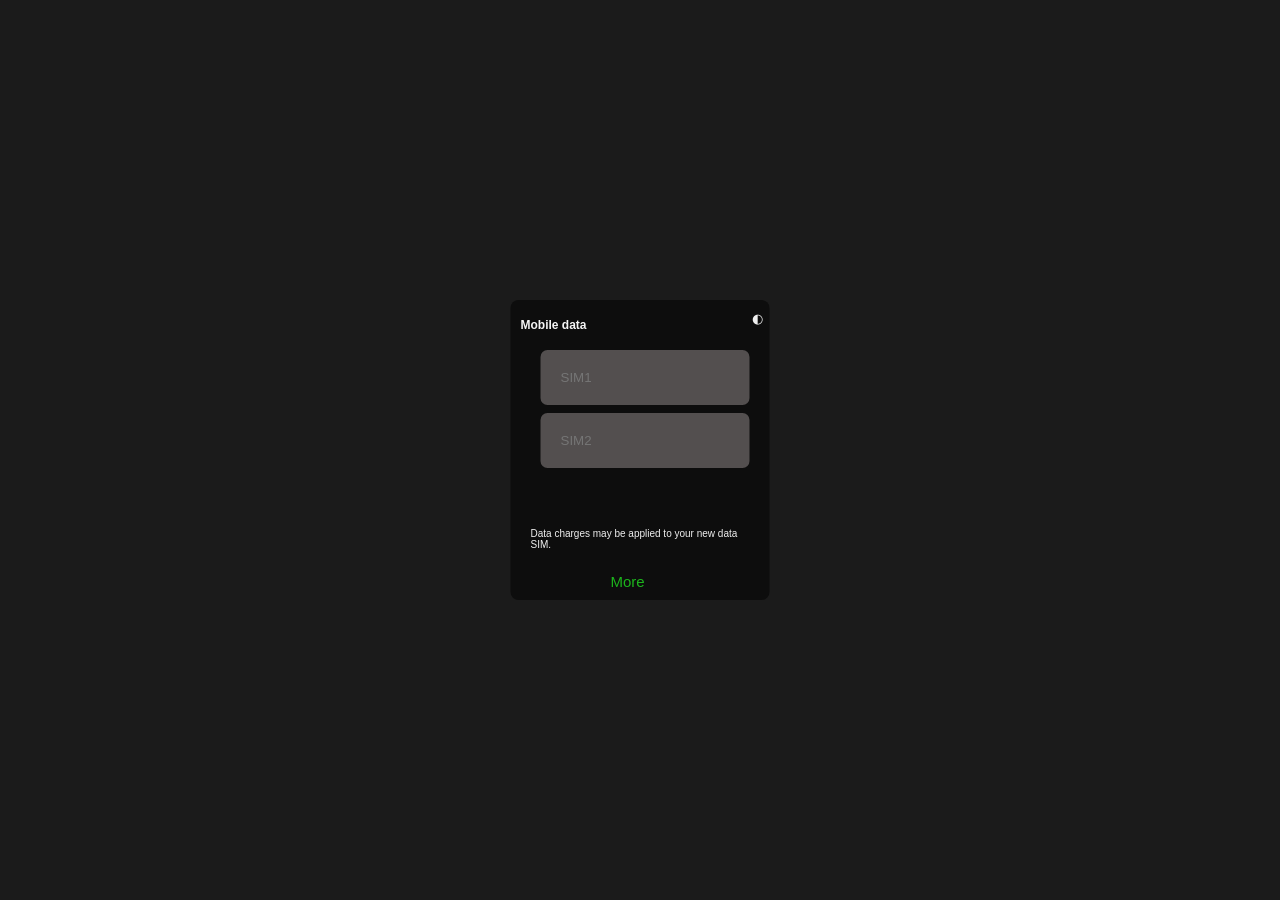
==== commit 26c03ef8: "Add files via upload" ====
--- a/index.html
+++ b/index.html
@@ -1,252 +1,27 @@
-<!DOCTYPE html> <!-- Defines this document as an HTML5 page. -->
-<html lang="en"> <!-- Starts the page and declares English as the document language. -->
-<head> <!-- Starts the document metadata section. -->
-  <meta charset="UTF-8"> <!-- Allows the page to display modern characters correctly. -->
-  <meta name="viewport" content="width=device-width, initial-scale=1.0"> <!-- Makes the layout responsive on phones and tablets. -->
-  <meta name="description" content="Grand Haven Hotel - luxury rooms, dining, spa and unforgettable stays."> <!-- Provides a useful description for search engines. -->
-  <title>Grand Haven Hotel | Luxury Stay</title> <!-- Sets the browser tab title. -->
-  <link rel="preconnect" href="https://fonts.googleapis.com"> <!-- Speeds up the connection to Google Fonts. -->
-  <link rel="preconnect" href="https://fonts.gstatic.com" crossorigin> <!-- Allows the font server to be contacted efficiently. -->
-  <link href="https://fonts.googleapis.com/css2?family=DM+Sans:wght@400;500;600;700&family=Playfair+Display:wght@500;600;700&display=swap" rel="stylesheet"> <!-- Loads the two fonts used by the design. -->
-  <link rel="stylesheet" href="style.css"> <!-- Connects this HTML page to the external CSS file. -->
-</head> <!-- Ends the document metadata section. -->
-<body> <!-- Starts the visible page content. -->
-  <div class="topbar"> <!-- Creates a small information bar above the navigation. -->
-    <p>Open daily · 24/7 concierge · +234 800 123 4567</p> <!-- Displays hotel contact information. -->
-    <button id="themeToggle" class="icon-btn" aria-label="Toggle dark mode">◐</button> <!-- Creates the JavaScript-powered dark-mode button. -->
-  </div> <!-- Ends the top information bar. -->
-
-  <header class="site-header" id="home"> <!-- Creates the main sticky website header. -->
-    <nav class="navbar container" aria-label="Main navigation"> <!-- Creates the responsive navigation area. -->
-      <a class="logo" href="#home">Grand <span>Haven</span></a> <!-- Creates the hotel logo and links it to the top of the page. -->
-      <button class="menu-toggle" id="menuToggle" aria-label="Open navigation">☰</button> <!-- Creates the mobile navigation button. -->
-      <ul class="nav-links" id="navLinks"> <!-- Contains all main navigation links. -->
-        <li><a class="nav-link active" href="#home">Home</a></li> <!-- Links to the hero section. -->
-        <li><a class="nav-link" href="#rooms">Rooms</a></li> <!-- Links to the rooms section. -->
-        <li><a class="nav-link" href="#amenities">Amenities</a></li> <!-- Links to the amenities section. -->
-        <li><a class="nav-link" href="#gallery">Gallery</a></li> <!-- Links to the gallery section. -->
-        <li><a class="nav-link" href="#reviews">Reviews</a></li> <!-- Links to the reviews section. -->
-        <li><a class="nav-link" href="#contact">Contact</a></li> <!-- Links to the contact section. -->
-      </ul> <!-- Ends the navigation links list. -->
-      <a class="btn btn-small nav-cta" href="#booking">Book Now</a> <!-- Creates a call-to-action booking button. -->
-    </nav> <!-- Ends the navigation area. -->
-  </header> <!-- Ends the main website header. -->
-
-  <main> <!-- Starts the primary page content. -->
-    <section class="hero" aria-label="Hotel introduction"> <!-- Creates the full-screen hero section. -->
-      <div class="hero-slide active" style="background-image:url('https://images.unsplash.com/photo-1564501049412-61c2a3083791?auto=format&fit=crop&w=1800&q=85');"></div> <!-- Adds the first hero background image. -->
-      <div class="hero-slide" style="background-image:url('https://images.unsplash.com/photo-1584132967334-10e028bd69f7?auto=format&fit=crop&w=1800&q=85');"></div> <!-- Adds the second hero background image. -->
-      <div class="hero-slide" style="background-image:url('https://images.unsplash.com/photo-1542314831-068cd1dbfeeb?auto=format&fit=crop&w=1800&q=85');"></div> <!-- Adds the third hero background image. -->
-      <div class="hero-overlay"></div> <!-- Adds a dark overlay so the hero text remains readable. -->
-      <div class="hero-content container reveal"> <!-- Holds the main hero text and buttons. -->
-        <p class="eyebrow">WELCOME TO GRAND HAVEN</p> <!-- Displays a small uppercase introduction label. -->
-        <h1>Stay somewhere <em>extraordinary.</em></h1> <!-- Displays the main marketing headline. -->
-        <p class="hero-copy">A refined urban retreat where thoughtful service, beautiful spaces and unforgettable moments meet.</p> <!-- Displays the supporting hero message. -->
-        <div class="hero-actions"> <!-- Groups the two hero call-to-action buttons. -->
-          <a class="btn" href="#booking">Reserve Your Stay</a> <!-- Scrolls visitors to the booking form. -->
-          <a class="btn btn-outline" href="#rooms">Explore Rooms</a> <!-- Scrolls visitors to the room cards. -->
-        </div> <!-- Ends the hero buttons. -->
-      </div> <!-- Ends the hero content container. -->
-      <div class="hero-dots" id="heroDots" aria-label="Hero slides"></div> <!-- JavaScript dynamically creates hero slide indicators here. -->
-      <a class="scroll-cue" href="#booking" aria-label="Scroll to booking">↓</a> <!-- Creates a visual scroll cue. -->
-    </section> <!-- Ends the hero section. -->
-
-    <section class="booking-wrap" id="booking"> <!-- Creates the floating booking search section. -->
-      <form class="booking-card container" id="bookingForm"> <!-- Creates the booking form controlled by JavaScript. -->
-        <div class="field"> <!-- Creates the check-in field container. -->
-          <label for="checkIn">Check in</label> <!-- Labels the check-in input. -->
-          <input type="date" id="checkIn" required> <!-- Collects the guest arrival date. -->
-        </div> <!-- Ends the check-in field. -->
-        <div class="field"> <!-- Creates the check-out field container. -->
-          <label for="checkOut">Check out</label> <!-- Labels the check-out input. -->
-          <input type="date" id="checkOut" required> <!-- Collects the guest departure date. -->
-        </div> <!-- Ends the check-out field. -->
-        <div class="field"> <!-- Creates the guest selector field. -->
-          <label for="guests">Guests</label> <!-- Labels the guest selector. -->
-          <select id="guests"> <!-- Creates a dropdown for guest count. -->
-            <option value="1">1 Guest</option> <!-- Provides one guest as an option. -->
-            <option value="2" selected>2 Guests</option> <!-- Provides two guests as the default option. -->
-            <option value="3">3 Guests</option> <!-- Provides three guests as an option. -->
-            <option value="4">4 Guests</option> <!-- Provides four guests as an option. -->
-            <option value="5">5 Guests</option> <!-- Provides five guests as an option. -->
-            <option value="6">6 Guests</option> <!-- Provides six guests as an option. -->
-          </select> <!-- Ends the guest selector. -->
-        </div> <!-- Ends the guest field. -->
-        <div class="field"> <!-- Creates the room selector field. -->
-          <label for="roomType">Room</label> <!-- Labels the room selector. -->
-          <select id="roomType"> <!-- Creates a dropdown for room types. -->
-            <option value="any">Any room</option> <!-- Provides the default room option. -->
-            <option value="deluxe">Deluxe King</option> <!-- Provides the deluxe room option. -->
-            <option value="suite">Haven Suite</option> <!-- Provides the suite option. -->
-            <option value="family">Family Residence</option> <!-- Provides the family room option. -->
-          </select> <!-- Ends the room selector. -->
-        </div> <!-- Ends the room field. -->
-        <button class="btn booking-btn" type="submit">Check Availability</button> <!-- Submits the booking form through JavaScript. -->
-      </form> <!-- Ends the booking form. -->
-      <p class="form-message container" id="bookingMessage" role="status"></p> <!-- Displays validation and availability messages. -->
-    </section> <!-- Ends the booking section. -->
-
-    <section class="section intro container reveal" id="about"> <!-- Creates the hotel introduction section. -->
-      <div class="section-heading"> <!-- Groups the section heading content. -->
-        <p class="eyebrow">THE GRAND HAVEN EXPERIENCE</p> <!-- Displays the section eyebrow. -->
-        <h2>Where every stay becomes a story.</h2> <!-- Displays the section headline. -->
-      </div> <!-- Ends the section heading. -->
-      <div class="intro-grid"> <!-- Creates a two-column introduction layout. -->
-        <p>From the first welcome to the final goodbye, Grand Haven is designed around the details that make travel feel effortless. Discover calm interiors, locally inspired cuisine, restorative wellness and warm hospitality.</p> <!-- Provides the first introduction paragraph. -->
-        <p>Whether you are here for a weekend escape, a business trip or a celebration, our team is ready to make your stay distinctly yours.</p> <!-- Provides the second introduction paragraph. -->
-      </div> <!-- Ends the introduction grid. -->
-    </section> <!-- Ends the introduction section. -->
-
-    <section class="section muted-section" id="rooms"> <!-- Creates the rooms section with a contrasting background. -->
-      <div class="container"> <!-- Centers the room content. -->
-        <div class="section-heading row-heading reveal"> <!-- Creates a heading row with filters. -->
-          <div> <!-- Groups the room title. -->
-            <p class="eyebrow">SLEEP BEAUTIFULLY</p> <!-- Displays the room section eyebrow. -->
-            <h2>Rooms & suites</h2> <!-- Displays the room section title. -->
-          </div> <!-- Ends the room title group. -->
-          <div class="filters" id="roomFilters"> <!-- Holds JavaScript-powered room filters. -->
-            <button class="filter-btn active" data-filter="all">All</button> <!-- Shows every room. -->
-            <button class="filter-btn" data-filter="deluxe">Deluxe</button> <!-- Filters deluxe rooms. -->
-            <button class="filter-btn" data-filter="suite">Suites</button> <!-- Filters suites. -->
-            <button class="filter-btn" data-filter="family">Family</button> <!-- Filters family rooms. -->
-          </div> <!-- Ends the room filters. -->
-        </div> <!-- Ends the room heading row. -->
-        <div class="room-grid"> <!-- Creates the responsive room card grid. -->
-          <article class="room-card reveal" data-category="deluxe"> <!-- Creates the first filterable room card. -->
-            <div class="room-image"> <!-- Creates the image area of the first room card. -->
-              <img src="https://images.unsplash.com/photo-1611892440504-42a792e24d32?auto=format&fit=crop&w=1000&q=80" alt="Deluxe king hotel room"> <!-- Displays the deluxe room image. -->
-              <span class="price">₦185k <small>/ night</small></span> <!-- Displays the room price badge. -->
-            </div> <!-- Ends the first room image. -->
-            <div class="room-body"> <!-- Creates the text area of the first room card. -->
-              <span class="tag">DELUXE</span> <!-- Displays the room category. -->
-              <h3>Deluxe King</h3> <!-- Displays the room name. -->
-              <p>King bed · City view · 2 guests · 42 m²</p> <!-- Displays room features. -->
-              <button class="text-btn room-details" data-room="Deluxe King">View details →</button> <!-- Opens the JavaScript room details modal. -->
-            </div> <!-- Ends the first room body. -->
-          </article> <!-- Ends the first room card. -->
-          <article class="room-card reveal" data-category="suite"> <!-- Creates the second filterable room card. -->
-            <div class="room-image"> <!-- Creates the image area of the second room card. -->
-              <img src="https://images.unsplash.com/photo-1590490360182-c33d57733427?auto=format&fit=crop&w=1000&q=80" alt="Luxury suite with living area"> <!-- Displays the suite image. -->
-              <span class="price">₦295k <small>/ night</small></span> <!-- Displays the suite price badge. -->
-            </div> <!-- Ends the second room image. -->
-            <div class="room-body"> <!-- Creates the text area of the second room card. -->
-              <span class="tag">SIGNATURE</span> <!-- Displays the suite category. -->
-              <h3>Haven Suite</h3> <!-- Displays the suite name. -->
-              <p>King bed · Lounge · 2 guests · 68 m²</p> <!-- Displays suite features. -->
-              <button class="text-btn room-details" data-room="Haven Suite">View details →</button> <!-- Opens the room details modal for the suite. -->
-            </div> <!-- Ends the second room body. -->
-          </article> <!-- Ends the second room card. -->
-          <article class="room-card reveal" data-category="family"> <!-- Creates the third filterable room card. -->
-            <div class="room-image"> <!-- Creates the image area of the third room card. -->
-              <img src="https://images.unsplash.com/photo-1582719478250-c89cae4dc85b?auto=format&fit=crop&w=1000&q=80" alt="Spacious family hotel bedroom"> <!-- Displays the family room image. -->
-              <span class="price">₦340k <small>/ night</small></span> <!-- Displays the family room price badge. -->
-            </div> <!-- Ends the third room image. -->
-            <div class="room-body"> <!-- Creates the text area of the third room card. -->
-              <span class="tag">FAMILY</span> <!-- Displays the family category. -->
-              <h3>Family Residence</h3> <!-- Displays the family room name. -->
-              <p>2 bedrooms · Kitchenette · 5 guests · 96 m²</p> <!-- Displays family room features. -->
-              <button class="text-btn room-details" data-room="Family Residence">View details →</button> <!-- Opens the room details modal for the family room. -->
-            </div> <!-- Ends the third room body. -->
-          </article> <!-- Ends the third room card. -->
-        </div> <!-- Ends the room grid. -->
-      </div> <!-- Ends the centered room container. -->
-    </section> <!-- Ends the rooms section. -->
-
-    <section class="section container" id="amenities"> <!-- Creates the amenities section. -->
-      <div class="section-heading center reveal"> <!-- Centers the amenities heading. -->
-        <p class="eyebrow">MORE THAN A ROOM</p> <!-- Displays the amenities eyebrow. -->
-        <h2>Everything you need, beautifully considered.</h2> <!-- Displays the amenities headline. -->
-      </div> <!-- Ends the amenities heading. -->
-      <div class="amenities-grid"> <!-- Creates the amenities grid. -->
-        <div class="amenity reveal"><span>✦</span><h3>Infinity Pool</h3><p>Morning swims and sunset views above the city.</p></div> <!-- Creates the pool amenity card. -->
-        <div class="amenity reveal"><span>♨</span><h3>Haven Spa</h3><p>Restorative treatments designed to reset your rhythm.</p></div> <!-- Creates the spa amenity card. -->
-        <div class="amenity reveal"><span>⌁</span><h3>Fine Dining</h3><p>Seasonal menus inspired by local ingredients.</p></div> <!-- Creates the dining amenity card. -->
-        <div class="amenity reveal"><span>◌</span><h3>Fitness Studio</h3><p>Modern equipment and private wellness sessions.</p></div> <!-- Creates the fitness amenity card. -->
-      </div> <!-- Ends the amenities grid. -->
-    </section> <!-- Ends the amenities section. -->
-
-    <section class="stats-section"> <!-- Creates the animated statistics strip. -->
-      <div class="container stats-grid"> <!-- Centers the statistics. -->
-        <div class="stat"><strong class="counter" data-target="98">0</strong><span>% guest satisfaction</span></div> <!-- Creates the first animated counter. -->
-        <div class="stat"><strong class="counter" data-target="24">0</strong><span>/7 concierge service</span></div> <!-- Creates the second animated counter. -->
-        <div class="stat"><strong class="counter" data-target="12">0</strong><span>signature experiences</span></div> <!-- Creates the third animated counter. -->
-        <div class="stat"><strong class="counter" data-target="15">0</strong><span>years of hospitality</span></div> <!-- Creates the fourth animated counter. -->
-      </div> <!-- Ends the statistics grid. -->
-    </section> <!-- Ends the statistics strip. -->
-
-    <section class="section gallery-section" id="gallery"> <!-- Creates the interactive gallery section. -->
-      <div class="container"> <!-- Centers the gallery. -->
-        <div class="section-heading row-heading reveal"> <!-- Creates the gallery heading row. -->
-          <div><p class="eyebrow">A GLIMPSE INSIDE</p><h2>Gallery</h2></div> <!-- Displays the gallery heading. -->
-          <p>Click any image to open the lightbox.</p> <!-- Explains the gallery interaction. -->
-        </div> <!-- Ends the gallery heading row. -->
-        <div class="gallery-grid"> <!-- Creates the asymmetric gallery layout. -->
-          <button class="gallery-item large reveal" data-full="https://images.unsplash.com/photo-1542314831-068cd1dbfeeb?auto=format&fit=crop&w=1600&q=90"><img src="https://images.unsplash.com/photo-1542314831-068cd1dbfeeb?auto=format&fit=crop&w=900&q=80" alt="Grand Haven exterior"></button> <!-- Creates the first large clickable gallery image. -->
-          <button class="gallery-item reveal" data-full="https://images.unsplash.com/photo-1566073771259-6a8506099945?auto=format&fit=crop&w=1600&q=90"><img src="https://images.unsplash.com/photo-1566073771259-6a8506099945?auto=format&fit=crop&w=700&q=80" alt="Hotel pool"></button> <!-- Creates the second clickable gallery image. -->
-          <button class="gallery-item reveal" data-full="https://images.unsplash.com/photo-1551882547-ff40c63fe5fa?auto=format&fit=crop&w=1600&q=90"><img src="https://images.unsplash.com/photo-1551882547-ff40c63fe5fa?auto=format&fit=crop&w=700&q=80" alt="Hotel lobby"></button> <!-- Creates the third clickable gallery image. -->
-          <button class="gallery-item reveal" data-full="https://images.unsplash.com/photo-1556742049-0cfed4f6a45d?auto=format&fit=crop&w=1600&q=90"><img src="https://images.unsplash.com/photo-1556742049-0cfed4f6a45d?auto=format&fit=crop&w=700&q=80" alt="Hotel dining"></button> <!-- Creates the fourth clickable gallery image. -->
-        </div> <!-- Ends the gallery grid. -->
-      </div> <!-- Ends the gallery container. -->
-    </section> <!-- Ends the gallery section. -->
-
-    <section class="section reviews-section muted-section" id="reviews"> <!-- Creates the testimonial section. -->
-      <div class="container"> <!-- Centers the testimonials. -->
-        <div class="section-heading center reveal"><p class="eyebrow">GUEST LOVE</p><h2>What our guests say</h2></div> <!-- Displays the testimonial heading. -->
-        <div class="testimonial-wrap reveal"> <!-- Creates the testimonial slider container. -->
-          <button class="slider-btn" id="prevReview" aria-label="Previous review">←</button> <!-- Creates the previous review button. -->
-          <div class="testimonial" id="testimonial"></div> <!-- JavaScript inserts testimonial content here. -->
-          <button class="slider-btn" id="nextReview" aria-label="Next review">→</button> <!-- Creates the next review button. -->
-        </div> <!-- Ends the testimonial slider. -->
-      </div> <!-- Ends the testimonial container. -->
-    </section> <!-- Ends the reviews section. -->
-
-    <section class="section faq-section container reveal"> <!-- Creates the FAQ section. -->
-      <div class="section-heading"><p class="eyebrow">QUESTIONS, ANSWERED</p><h2>Frequently asked questions</h2></div> <!-- Displays the FAQ heading. -->
-      <div class="faq-list"> <!-- Holds all FAQ accordion items. -->
-        <div class="faq-item"><button class="faq-question">What time is check-in? <span>+</span></button><div class="faq-answer"><p>Standard check-in begins at 2:00 PM and check-out is at 12:00 PM.</p></div></div> <!-- Creates the first accordion item. -->
-        <div class="faq-item"><button class="faq-question">Do you offer airport transfers? <span>+</span></button><div class="faq-answer"><p>Yes. Airport transfers can be arranged with our concierge before arrival.</p></div></div> <!-- Creates the second accordion item. -->
-        <div class="faq-item"><button class="faq-question">Can I cancel my reservation? <span>+</span></button><div class="faq-answer"><p>Flexible reservations can be cancelled up to 48 hours before arrival.</p></div></div> <!-- Creates the third accordion item. -->
-        <div class="faq-item"><button class="faq-question">Is breakfast included? <span>+</span></button><div class="faq-answer"><p>Breakfast is included with selected packages and suite bookings.</p></div></div> <!-- Creates the fourth accordion item. -->
-      </div> <!-- Ends the FAQ list. -->
-    </section> <!-- Ends the FAQ section. -->
-
-    <section class="cta-section" id="contact"> <!-- Creates the final contact call-to-action. -->
-      <div class="container cta-inner reveal"> <!-- Centers the CTA content. -->
-        <div><p class="eyebrow">READY WHEN YOU ARE</p><h2>Your next great stay starts here.</h2></div> <!-- Displays the final CTA message. -->
-        <a class="btn btn-light" href="mailto:reservations@grandhaven.example">Contact Reservations</a> <!-- Creates a mail link for reservation enquiries. -->
-      </div> <!-- Ends the CTA content. -->
-    </section> <!-- Ends the CTA section. -->
-  </main> <!-- Ends the primary page content. -->
-
-  <footer class="footer"> <!-- Creates the website footer. -->
-    <div class="container footer-grid"> <!-- Creates the responsive footer grid. -->
-      <div><a class="logo" href="#home">Grand <span>Haven</span></a><p>Thoughtful stays. Beautifully delivered.</p></div> <!-- Creates the footer brand area. -->
-      <div><h4>Explore</h4><a href="#rooms">Rooms</a><a href="#amenities">Amenities</a><a href="#gallery">Gallery</a></div> <!-- Creates the footer exploration links. -->
-      <div><h4>Contact</h4><p>14 Haven Boulevard</p><p>Lagos, Nigeria</p><p>+234 800 123 4567</p></div> <!-- Creates the footer contact details. -->
-      <div><h4>Follow</h4><div class="socials"><a href="#" aria-label="Instagram">IG</a><a href="#" aria-label="Facebook">FB</a><a href="#" aria-label="X">X</a></div></div> <!-- Creates simple social media links. -->
-    </div> <!-- Ends the footer grid. -->
-    <div class="footer-bottom"><p>© <span id="year"></span> Grand Haven Hotel. Student front-end project.</p></div> <!-- Creates the copyright line with a JavaScript year. -->
-  </footer> <!-- Ends the footer. -->
-
-  <div class="modal" id="roomModal" aria-hidden="true"> <!-- Creates the hidden room-details modal. -->
-    <div class="modal-box" role="dialog" aria-modal="true" aria-labelledby="modalTitle"> <!-- Creates the modal dialog box. -->
-      <button class="modal-close" id="modalClose" aria-label="Close modal">×</button> <!-- Creates the modal close button. -->
-      <p class="eyebrow">ROOM DETAILS</p> <!-- Displays the modal eyebrow. -->
-      <h2 id="modalTitle">Room</h2> <!-- Receives the selected room name through JavaScript. -->
-      <p id="modalText"></p> <!-- Receives the selected room description through JavaScript. -->
-      <ul id="modalFeatures"></ul> <!-- Receives the selected room features through JavaScript. -->
-      <a class="btn" href="#booking" id="modalBook">Book this room</a> <!-- Links from the modal to the booking section. -->
-    </div> <!-- Ends the modal box. -->
-  </div> <!-- Ends the room modal. -->
-
-  <div class="lightbox" id="lightbox" aria-hidden="true"> <!-- Creates the hidden image lightbox. -->
-    <button id="lightboxClose" class="modal-close" aria-label="Close image">×</button> <!-- Creates the lightbox close button. -->
-    <img id="lightboxImage" src="" alt="Expanded gallery image"> <!-- Receives the clicked gallery image URL through JavaScript. -->
-  </div> <!-- Ends the lightbox. -->
-
-  <button class="back-top" id="backTop" aria-label="Back to top">↑</button> <!-- Creates the scroll-to-top JavaScript button. -->
-  <div class="toast" id="toast" role="status"></div> <!-- Creates a reusable JavaScript toast notification. -->
-
-  <script src="script.js"></script> <!-- Connects this HTML page to the external JavaScript file. -->
-</body> <!-- Ends the visible page content. -->
-</html> <!-- Ends the HTML document. -->+<!DOCTYPE html>
+<html lang="en">
+<head>
+    <meta charset="UTF-8">
+    <meta name="viewport" content="width=device-width, initial-scale=1.0">
+    <title>SIM</title>
+</head>
+<link rel="stylesheet" href="/style.css">
+<body>
+    <div class="container">
+       <div class="header"> 
+        <h1>Mobile data</h1>
+        <button id="themeToggle" class="icon-btn" aria-label="Toggle dark mode">◐</button>
+    </div>
+   <div class="btn-1">
+    <input type="none" class="sim1" placeholder="SIM1" ></input>
+</div>
+<div class="btn-2">
+    <input type="none" class="sim2" placeholder="SIM2"></input>
+</div>
+
+<p>Data charges may be applied to your new data <br>SIM.</p>
+<p class="m">More</p>
+</div>
+</div>
+</body>
+</html>
--- a/style.css
+++ b/style.css
@@ -1,856 +1,73 @@
-/* Imports the main visual system for the hotel project. */
-:root { /* Defines reusable CSS variables for the entire design. */
-  --navy: #172329; /* Stores the primary dark color. */
-  --cream: #f5f1e8; /* Stores the warm background color. */
-  --gold: #c8a96b; /* Stores the luxury accent color. */
-  --text: #243238; /* Stores the main text color. */
-  --muted: #6e777b; /* Stores the secondary text color. */
-  --white: #ffffff; /* Stores the white color. */
-  --border: rgba(36, 50, 56, .13); /* Stores a reusable subtle border color. */
-  --shadow: 0 20px 60px rgba(23, 35, 41, .12); /* Stores a reusable soft shadow. */
-  --radius: 18px; /* Stores the standard rounded corner size. */
-} /* Ends the root variables block. */
-* { /* Selects every element on the page. */
-  box-sizing: border-box; /* Makes width calculations include padding and borders. */
-  margin: 0; /* Removes default browser margins. */
-  padding: 0; /* Removes default browser padding. */
-} /* Ends the universal selector. */
-html { /* Styles the root HTML element. */
-  scroll-behavior: smooth; /* Makes anchor navigation scroll smoothly. */
-  scroll-padding-top: 90px; /* Prevents sticky navigation from covering anchored sections. */
-} /* Ends the HTML styles. */
-body { /* Styles the whole website body. */
-  font-family: "DM Sans", sans-serif; /* Uses the modern sans-serif body font. */
-  color: var(--text); /* Applies the main text color. */
-  background: var(--cream); /* Applies the warm page background. */
-  line-height: 1.6; /* Improves text readability. */
-  transition: background .3s, color .3s; /* Animates theme changes smoothly. */
-} /* Ends the body styles. */
-body.dark { /* Changes the visual theme when JavaScript adds the dark class. */
-  --cream: #101719; /* Replaces the background with a dark tone. */
-  --text: #eef1ed; /* Replaces the text with a light tone. */
-  --muted: #aab4b7; /* Makes secondary text lighter in dark mode. */
-  --white: #172329; /* Changes white surfaces to dark surfaces. */
-  --border: rgba(255,255,255,.12); /* Makes borders visible against dark surfaces. */
-} /* Ends the dark theme. */
-img { /* Styles all images. */
-  display: block; /* Removes the small inline-image gap. */
-  width: 100%; /* Makes images fill their containers. */
-} /* Ends image styles. */
-a { /* Styles all links. */
-  color: inherit; /* Makes links inherit surrounding text color. */
-  text-decoration: none; /* Removes default underlines. */
-} /* Ends link styles. */
-button, input, select { /* Styles interactive form controls. */
-  font: inherit; /* Makes controls use the same font as the page. */
-} /* Ends form-control font styles. */
-button { /* Styles all buttons. */
-  cursor: pointer; /* Shows that buttons are clickable. */
-} /* Ends button styles. */
-.container { /* Creates the reusable centered content container. */
-  width: min(1120px, calc(100% - 40px)); /* Limits content width while keeping side spacing responsive. */
-  margin-inline: auto; /* Centers the container horizontally. */
-} /* Ends container styles. */
-.topbar { /* Styles the narrow information bar. */
-  display: flex; /* Places content and theme button in one row. */
-  justify-content: center; /* Centers the main topbar content. */
-  align-items: center; /* Vertically centers topbar items. */
-  min-height: 34px; /* Gives the topbar a compact height. */
-  padding: 4px 20px; /* Adds breathing room around the text. */
-  background: var(--navy); /* Uses the dark brand color. */
-  color: #fff; /* Makes topbar text readable. */
-  font-size: .75rem; /* Keeps the utility text small. */
-  letter-spacing: .08em; /* Adds a premium typographic feel. */
-  text-transform: uppercase; /* Makes the utility text uppercase. */
-  position: relative; /* Allows the theme button to be positioned relative to the bar. */
-} /* Ends topbar styles. */
-.icon-btn { /* Styles the dark-mode button. */
-  position: absolute; /* Positions the button independently inside the topbar. */
-  right: 20px; /* Places it near the right edge. */
-  border: 0; /* Removes the default border. */
-  background: transparent; /* Keeps the button visually minimal. */
-  color: #fff; /* Makes the icon white. */
-  font-size: 1rem; /* Sets the icon size. */
-} /* Ends icon button styles. */
-.site-header { /* Styles the main navigation header. */
-  position: sticky; /* Keeps navigation visible during scrolling. */
-  top: 0; /* Pins the header to the top. */
-  z-index: 100; /* Places navigation above normal content. */
-  background: rgba(245,241,232,.92); /* Adds a translucent cream background. */
-  backdrop-filter: blur(14px); /* Adds a modern glass-like blur effect. */
-  border-bottom: 1px solid var(--border); /* Separates navigation from content. */
-} /* Ends site-header styles. */
-.dark .site-header { /* Adjusts navigation background for dark mode. */
-  background: rgba(16,23,25,.92); /* Uses a translucent dark background. */
-} /* Ends dark header styles. */
-.navbar { /* Styles the navigation row. */
-  min-height: 72px; /* Gives the header a comfortable height. */
-  display: flex; /* Places logo, links and button horizontally. */
-  align-items: center; /* Vertically centers navigation items. */
-  gap: 30px; /* Adds spacing between navigation groups. */
-} /* Ends navbar styles. */
-.logo { /* Styles the hotel wordmark. */
-  font-family: "Playfair Display", serif; /* Uses the elegant display font. */
-  font-size: 1.45rem; /* Sets the logo size. */
-  font-weight: 700; /* Makes the logo bold. */
-  white-space: nowrap; /* Prevents the logo from wrapping. */
-} /* Ends logo styles. */
-.logo span { /* Styles the second word in the logo. */
-  color: var(--gold); /* Highlights Haven with the luxury accent. */
-} /* Ends logo accent styles. */
-.nav-links { /* Styles the navigation list. */
-  display: flex; /* Arranges links in a row. */
-  list-style: none; /* Removes bullet points. */
-  gap: 25px; /* Adds space between links. */
-  margin-left: auto; /* Pushes the navigation toward the right. */
-} /* Ends navigation list styles. */
-.nav-link { /* Styles each navigation link. */
-  position: relative; /* Allows the active underline to be positioned. */
-  font-size: .9rem; /* Sets a compact navigation font size. */
-  font-weight: 600; /* Gives navigation links visual weight. */
-} /* Ends nav-link styles. */
-.nav-link::after { /* Creates the animated navigation underline. */
-  content: ""; /* Creates an empty pseudo-element. */
-  position: absolute; /* Positions the underline below the link. */
-  left: 0; /* Starts the underline at the link's left edge. */
-  bottom: -8px; /* Places it slightly below the text. */
-  width: 0; /* Starts with no visible underline. */
-  height: 2px; /* Gives the underline a small thickness. */
-  background: var(--gold); /* Uses the accent color. */
-  transition: width .25s; /* Animates the underline width. */
-} /* Ends the underline pseudo-element. */
-.nav-link:hover::after, .nav-link.active::after { /* Shows the underline on hover and active links. */
-  width: 100%; /* Expands the underline across the link. */
-} /* Ends active underline styles. */
-.btn { /* Creates the reusable primary button component. */
-  display: inline-flex; /* Allows easy centering of button text. */
-  align-items: center; /* Vertically centers button content. */
-  justify-content: center; /* Horizontally centers button content. */
-  gap: 8px; /* Adds spacing between optional button elements. */
-  min-height: 50px; /* Gives buttons a comfortable touch target. */
-  padding: 0 24px; /* Adds horizontal button spacing. */
-  border: 1px solid var(--gold); /* Adds the accent border. */
-  background: var(--gold); /* Uses the gold accent as the fill. */
-  color: #172329; /* Uses a dark button label. */
-  font-weight: 700; /* Makes the call to action prominent. */
-  border-radius: 999px; /* Creates pill-shaped buttons. */
-  transition: transform .25s, box-shadow .25s, background .25s; /* Animates button interactions. */
-} /* Ends button styles. */
-.btn:hover { /* Defines the primary button hover state. */
-  transform: translateY(-3px); /* Lifts the button slightly. */
-  box-shadow: 0 12px 25px rgba(200,169,107,.25); /* Adds a soft accent shadow. */
-} /* Ends button hover styles. */
-.btn-small { /* Creates a smaller navigation button variant. */
-  min-height: 42px; /* Reduces the navigation button height. */
-  padding-inline: 18px; /* Reduces the navigation button width. */
-} /* Ends small button styles. */
-.btn-outline { /* Creates an outlined button variant. */
-  background: transparent; /* Removes the filled background. */
-  color: #fff; /* Makes the label white for the hero. */
-} /* Ends outlined button styles. */
-.btn-light { /* Creates a light button for the dark CTA section. */
-  background: #fff; /* Gives the button a white background. */
-  border-color: #fff; /* Matches the border to the background. */
-  color: var(--navy); /* Uses the dark brand color for text. */
-} /* Ends light button styles. */
-.menu-toggle { /* Styles the mobile menu button. */
-  display: none; /* Hides it on larger screens. */
-  border: 0; /* Removes the default button border. */
-  background: transparent; /* Keeps the button minimal. */
-  font-size: 1.7rem; /* Makes the menu icon easy to tap. */
-} /* Ends menu toggle styles. */
-.hero { /* Styles the full-width hero area. */
-  min-height: 78vh; /* Gives the hero strong visual presence. */
-  position: relative; /* Creates the positioning context for slides and content. */
-  display: grid; /* Allows content to be vertically centered. */
-  place-items: center; /* Centers the hero content. */
-  overflow: hidden; /* Hides moving slide edges. */
-  color: #fff; /* Makes hero text white. */
-} /* Ends hero styles. */
-.hero-slide { /* Styles each hero background slide. */
-  position: absolute; /* Places every slide behind the content. */
-  inset: 0; /* Stretches each slide to cover the hero. */
-  background-size: cover; /* Makes the image cover the entire area. */
-  background-position: center; /* Centers the background image. */
-  opacity: 0; /* Hides inactive slides. */
-  transform: scale(1.04); /* Adds a subtle zoom starting position. */
-  transition: opacity 1s ease, transform 6s ease; /* Creates a smooth slideshow effect. */
-} /* Ends hero slide styles. */
-.hero-slide.active { /* Styles the currently visible hero slide. */
-  opacity: 1; /* Makes the active slide visible. */
-  transform: scale(1); /* Slowly settles the image into place. */
-} /* Ends active hero slide styles. */
-.hero-overlay { /* Creates a readability overlay over hero images. */
-  position: absolute; /* Positions the overlay across the hero. */
-  inset: 0; /* Stretches the overlay across the whole hero. */
-  background: linear-gradient(90deg, rgba(12,19,22,.78), rgba(12,19,22,.22)); /* Creates a cinematic dark gradient. */
-} /* Ends hero overlay styles. */
-.hero-content { /* Styles the content above the hero background. */
-  position: relative; /* Keeps content above the overlay. */
-  z-index: 2; /* Places content above background layers. */
-  padding-block: 120px; /* Gives the hero text generous vertical spacing. */
-} /* Ends hero content styles. */
-.eyebrow { /* Styles small section labels. */
-  margin-bottom: 10px; /* Adds space below the label. */
-  color: var(--gold); /* Uses the accent color. */
-  font-size: .72rem; /* Keeps labels compact. */
-  font-weight: 700; /* Makes labels visually strong. */
-  letter-spacing: .2em; /* Adds editorial spacing. */
-  text-transform: uppercase; /* Makes labels uppercase. */
-} /* Ends eyebrow styles. */
-.hero h1 { /* Styles the hero headline. */
-  max-width: 750px; /* Prevents the headline from becoming too wide. */
-  font-family: "Playfair Display", serif; /* Uses the elegant display font. */
-  font-size: clamp(3rem, 7vw, 6.5rem); /* Makes the headline responsive. */
-  line-height: .95; /* Creates a dramatic headline line-height. */
-  font-weight: 600; /* Keeps the display weight elegant. */
-} /* Ends hero heading styles. */
-.hero h1 em { /* Styles the emphasized word in the hero title. */
-  color: var(--gold); /* Highlights the emphasized word. */
-  font-style: normal; /* Removes the default italic style. */
-} /* Ends hero emphasis styles. */
-.hero-copy { /* Styles the hero supporting paragraph. */
-  max-width: 600px; /* Limits paragraph width for readability. */
-  margin: 25px 0 30px; /* Creates balanced spacing around the paragraph. */
-  font-size: 1.08rem; /* Makes the hero copy slightly larger. */
-  color: rgba(255,255,255,.84); /* Softens the white text. */
-} /* Ends hero copy styles. */
-.hero-actions { /* Styles the hero action group. */
-  display: flex; /* Places buttons beside each other. */
-  flex-wrap: wrap; /* Allows buttons to wrap on small screens. */
-  gap: 12px; /* Adds spacing between buttons. */
-} /* Ends hero actions. */
-.hero-dots { /* Styles the slideshow indicator container. */
-  position: absolute; /* Positions indicators at the bottom of the hero. */
-  z-index: 3; /* Places indicators above the image. */
-  bottom: 35px; /* Adds space from the bottom. */
-  left: 50%; /* Starts positioning from the center. */
-  transform: translateX(-50%); /* Corrects the horizontal center position. */
-  display: flex; /* Arranges dots horizontally. */
-  gap: 8px; /* Adds spacing between dots. */
-} /* Ends hero dots. */
-.hero-dot { /* Styles each slideshow indicator. */
-  width: 8px; /* Sets dot width. */
-  height: 8px; /* Sets dot height. */
-  border: 0; /* Removes the default button border. */
-  border-radius: 50%; /* Makes the indicator circular. */
-  background: rgba(255,255,255,.45); /* Makes inactive dots translucent. */
-} /* Ends hero dot styles. */
-.hero-dot.active { /* Styles the active slideshow indicator. */
-  width: 28px; /* Makes the active indicator wider. */
-  border-radius: 10px; /* Creates a pill shape for the active indicator. */
-  background: var(--gold); /* Highlights the active slide. */
-} /* Ends active dot styles. */
-.scroll-cue { /* Styles the hero scroll cue. */
-  position: absolute; /* Positions the cue near the bottom-left. */
-  right: 35px; /* Places the cue away from the right edge. */
-  bottom: 28px; /* Places the cue near the bottom. */
-  z-index: 3; /* Keeps the cue above the hero image. */
-  font-size: 1.4rem; /* Makes the arrow visible. */
-} /* Ends scroll cue styles. */
-.booking-wrap { /* Styles the booking section wrapper. */
-  position: relative; /* Allows the card to overlap the hero. */
-  z-index: 5; /* Places the booking card above nearby content. */
-  margin-top: -45px; /* Pulls the booking card upward over the hero. */
-} /* Ends booking wrapper styles. */
-.booking-card { /* Styles the main booking form. */
-  display: grid; /* Creates a structured form grid. */
-  grid-template-columns: repeat(4, 1fr) auto; /* Creates four fields and one button column. */
-  gap: 12px; /* Adds space between form controls. */
-  padding: 18px; /* Adds internal spacing. */
-  background: var(--white); /* Gives the form a card surface. */
-  border: 1px solid var(--border); /* Adds a subtle border. */
-  border-radius: var(--radius); /* Rounds the card corners. */
-  box-shadow: var(--shadow); /* Adds depth beneath the booking card. */
-} /* Ends booking card styles. */
-.field { /* Styles individual booking fields. */
-  padding: 5px 12px; /* Adds inner field spacing. */
-  border-right: 1px solid var(--border); /* Separates fields visually. */
-} /* Ends field styles. */
-.field label { /* Styles booking labels. */
-  display: block; /* Places the label above the control. */
-  margin-bottom: 2px; /* Adds a small gap before the input. */
-  color: var(--muted); /* Uses muted text for labels. */
-  font-size: .7rem; /* Keeps labels compact. */
-  font-weight: 700; /* Makes labels readable. */
-  text-transform: uppercase; /* Makes labels uppercase. */
-  letter-spacing: .1em; /* Adds label spacing. */
-} /* Ends field label styles. */
-.field input, .field select { /* Styles booking controls. */
-  width: 100%; /* Makes controls fill their field. */
-  border: 0; /* Removes default control borders. */
-  outline: 0; /* Removes default focus outline for custom styling. */
-  background: transparent; /* Keeps the form clean. */
-  color: var(--text); /* Uses the theme text color. */
-} /* Ends booking control styles. */
-.booking-btn { /* Styles the booking submit button. */
-  min-height: 58px; /* Makes the main action more prominent. */
-} /* Ends booking button styles. */
-.form-message { /* Styles booking feedback messages. */
-  min-height: 28px; /* Prevents layout jumping when messages appear. */
-  padding-top: 10px; /* Adds space above feedback text. */
-  color: var(--gold); /* Uses the accent color for feedback. */
-  font-weight: 700; /* Makes feedback noticeable. */
-} /* Ends form message styles. */
-.section { /* Creates reusable section spacing. */
-  padding-block: 100px; /* Gives each section generous vertical space. */
-} /* Ends section spacing. */
-.section-heading { /* Styles common section headings. */
-  max-width: 720px; /* Limits heading width. */
-  margin-bottom: 45px; /* Separates headings from section content. */
-} /* Ends section heading styles. */
-.section-heading h2 { /* Styles section titles. */
-  font-family: "Playfair Display", serif; /* Uses the display font. */
-  font-size: clamp(2.2rem, 4vw, 4rem); /* Makes titles responsive. */
-  line-height: 1.05; /* Tightens title line-height. */
-} /* Ends section title styles. */
-.section-heading.center { /* Centers selected section headings. */
-  margin-inline: auto; /* Centers the heading block. */
-  text-align: center; /* Centers heading text. */
-} /* Ends centered heading styles. */
-.intro-grid { /* Creates the introduction two-column layout. */
-  display: grid; /* Enables CSS grid. */
-  grid-template-columns: 1fr 1fr; /* Creates two equal columns. */
-  gap: 80px; /* Adds generous space between paragraphs. */
-  color: var(--muted); /* Uses secondary text color. */
-  font-size: 1.05rem; /* Slightly increases paragraph size. */
-} /* Ends intro grid styles. */
-.muted-section { /* Styles sections with a contrasting surface. */
-  background: rgba(36,50,56,.045); /* Adds a subtle tinted background. */
-} /* Ends muted section styles. */
-.row-heading { /* Creates a heading row for sections with controls. */
-  display: flex; /* Places title and secondary content side by side. */
-  align-items: end; /* Aligns the bottom edges. */
-  justify-content: space-between; /* Pushes content to opposite sides. */
-  gap: 25px; /* Adds spacing when the layout gets tight. */
-} /* Ends row heading styles. */
-.row-heading > p { /* Styles the secondary row description. */
-  color: var(--muted); /* Uses muted text. */
-} /* Ends row description styles. */
-.filters { /* Styles the room filter buttons. */
-  display: flex; /* Places filter buttons in a row. */
-  gap: 8px; /* Adds space between filter buttons. */
-  flex-wrap: wrap; /* Allows filters to wrap on small screens. */
-} /* Ends filters styles. */
-.filter-btn { /* Styles each room filter button. */
-  padding: 8px 15px; /* Gives filter buttons compact spacing. */
-  border: 1px solid var(--border); /* Adds a subtle border. */
-  border-radius: 999px; /* Creates pill-shaped filter buttons. */
-  background: transparent; /* Keeps inactive filters light. */
-  color: var(--text); /* Uses theme text. */
-} /* Ends filter button styles. */
-.filter-btn.active, .filter-btn:hover { /* Styles selected and hovered filters. */
-  background: var(--navy); /* Uses the dark brand color. */
-  color: #fff; /* Makes selected filter text white. */
-} /* Ends active filter styles. */
-.room-grid { /* Creates the room card grid. */
-  display: grid; /* Enables CSS grid. */
-  grid-template-columns: repeat(3, 1fr); /* Creates three equal columns. */
-  gap: 22px; /* Adds space between room cards. */
-} /* Ends room grid styles. */
-.room-card { /* Styles individual room cards. */
-  overflow: hidden; /* Clips images and rounded corners cleanly. */
-  background: var(--white); /* Gives cards a clear surface. */
-  border: 1px solid var(--border); /* Adds subtle card boundaries. */
-  border-radius: var(--radius); /* Rounds card corners. */
-  transition: transform .3s, box-shadow .3s; /* Animates card hover effects. */
-} /* Ends room card styles. */
-.room-card:hover { /* Defines room card hover interaction. */
-  transform: translateY(-7px); /* Lifts the card. */
-  box-shadow: var(--shadow); /* Adds depth to the lifted card. */
-} /* Ends room card hover styles. */
-.room-image { /* Styles the room image wrapper. */
-  position: relative; /* Allows price badge positioning. */
-  height: 270px; /* Gives all room images equal height. */
-  overflow: hidden; /* Clips image zoom effects. */
-} /* Ends room image wrapper styles. */
-.room-image img { /* Styles room card images. */
-  height: 100%; /* Fills the image wrapper vertically. */
-  object-fit: cover; /* Crops images without distortion. */
-  transition: transform .5s; /* Animates the image zoom. */
-} /* Ends room image styles. */
-.room-card:hover .room-image img { /* Defines room image hover behavior. */
-  transform: scale(1.06); /* Slightly zooms the image. */
-} /* Ends room image hover styles. */
-.price { /* Styles the price badge. */
-  position: absolute; /* Places the badge over the image. */
-  right: 14px; /* Positions it near the right edge. */
-  bottom: 14px; /* Positions it near the bottom edge. */
-  padding: 8px 12px; /* Adds badge spacing. */
-  background: var(--white); /* Gives the badge a readable surface. */
-  border-radius: 10px; /* Rounds the badge. */
-  font-weight: 700; /* Highlights the price. */
-} /* Ends price badge styles. */
-.price small { /* Styles the price period. */
-  color: var(--muted); /* Makes the period less prominent. */
-  font-weight: 400; /* Reduces the period weight. */
-} /* Ends price period styles. */
-.room-body { /* Styles the room card text area. */
-  padding: 25px; /* Adds internal card spacing. */
-} /* Ends room body styles. */
-.tag { /* Styles room category labels. */
-  color: var(--gold); /* Uses the accent color. */
-  font-size: .7rem; /* Keeps tags compact. */
-  font-weight: 700; /* Makes tags prominent. */
-  letter-spacing: .15em; /* Adds editorial spacing. */
-} /* Ends tag styles. */
-.room-body h3 { /* Styles room names. */
-  margin: 7px 0; /* Adds spacing around the room name. */
-  font-family: "Playfair Display", serif; /* Uses the display font. */
-  font-size: 1.65rem; /* Sets room name size. */
-} /* Ends room title styles. */
-.room-body p { /* Styles room feature summaries. */
-  color: var(--muted); /* Uses muted text. */
-  font-size: .9rem; /* Keeps details compact. */
-} /* Ends room summary styles. */
-.text-btn { /* Styles text-only action buttons. */
-  margin-top: 20px; /* Separates action from room details. */
-  padding: 0; /* Removes button padding. */
-  border: 0; /* Removes button border. */
-  background: transparent; /* Keeps it text-like. */
-  color: var(--text); /* Uses theme text. */
-  font-weight: 700; /* Makes the action readable. */
-} /* Ends text button styles. */
-.amenities-grid { /* Creates the amenities grid. */
-  display: grid; /* Enables CSS grid. */
-  grid-template-columns: repeat(4, 1fr); /* Creates four columns on desktop. */
-  gap: 15px; /* Adds spacing between amenities. */
-} /* Ends amenities grid styles. */
-.amenity { /* Styles individual amenities. */
-  padding: 35px 25px; /* Adds generous internal spacing. */
-  border: 1px solid var(--border); /* Adds a subtle border. */
-  border-radius: var(--radius); /* Rounds the amenity card. */
-  background: var(--white); /* Gives the card a surface. */
-} /* Ends amenity styles. */
-.amenity span { /* Styles amenity icons. */
-  display: inline-grid; /* Allows easy icon centering. */
-  place-items: center; /* Centers the symbol. */
-  width: 48px; /* Sets icon circle width. */
-  height: 48px; /* Sets icon circle height. */
-  margin-bottom: 20px; /* Adds space below the icon. */
-  border-radius: 50%; /* Creates a circular icon background. */
-  background: rgba(200,169,107,.15); /* Adds a subtle gold background. */
-  color: var(--gold); /* Makes the symbol gold. */
-} /* Ends amenity icon styles. */
-.amenity h3 { /* Styles amenity names. */
-  margin-bottom: 8px; /* Separates title from description. */
-  font-family: "Playfair Display", serif; /* Uses the display font. */
-  font-size: 1.4rem; /* Sets amenity title size. */
-} /* Ends amenity title styles. */
-.amenity p { /* Styles amenity descriptions. */
-  color: var(--muted); /* Uses muted text. */
-  font-size: .9rem; /* Keeps descriptions compact. */
-} /* Ends amenity description styles. */
-.stats-section { /* Styles the statistics band. */
-  padding-block: 60px; /* Adds vertical spacing. */
-  background: var(--navy); /* Uses the dark brand color. */
-  color: #fff; /* Makes statistics white. */
-} /* Ends statistics section styles. */
-.stats-grid { /* Creates the statistics grid. */
-  display: grid; /* Enables CSS grid. */
-  grid-template-columns: repeat(4, 1fr); /* Creates four statistic columns. */
-  text-align: center; /* Centers statistics. */
-} /* Ends statistics grid styles. */
-.stat { /* Styles each statistic. */
-  padding: 10px 20px; /* Adds spacing around each statistic. */
-  border-right: 1px solid rgba(255,255,255,.12); /* Separates statistics. */
-} /* Ends statistic styles. */
-.stat:last-child { /* Targets the final statistic. */
-  border-right: 0; /* Removes the final divider. */
-} /* Ends final statistic style. */
-.stat strong { /* Styles the animated number. */
-  display: block; /* Places the number above its label. */
-  color: var(--gold); /* Makes the number gold. */
-  font-family: "Playfair Display", serif; /* Uses the display font. */
-  font-size: 3rem; /* Makes the number visually dominant. */
-} /* Ends counter styles. */
-.stat span { /* Styles statistic labels. */
-  color: rgba(255,255,255,.65); /* Softens the labels. */
-  font-size: .8rem; /* Keeps labels compact. */
-  text-transform: uppercase; /* Makes labels uppercase. */
-  letter-spacing: .08em; /* Adds label spacing. */
-} /* Ends statistic label styles. */
-.gallery-grid { /* Creates the gallery layout. */
-  display: grid; /* Enables CSS grid. */
-  grid-template-columns: 1.4fr 1fr 1fr; /* Creates an asymmetric three-column layout. */
-  grid-auto-rows: 250px; /* Gives gallery rows a consistent height. */
-  gap: 14px; /* Adds space between images. */
-} /* Ends gallery grid styles. */
-.gallery-item { /* Styles clickable gallery buttons. */
-  position: relative; /* Creates a positioning context. */
-  overflow: hidden; /* Clips image zoom effects. */
-  padding: 0; /* Removes default button padding. */
-  border: 0; /* Removes button border. */
-  border-radius: var(--radius); /* Rounds gallery corners. */
-  background: transparent; /* Removes button background. */
-} /* Ends gallery item styles. */
-.gallery-item.large { /* Styles the large gallery item. */
-  grid-row: span 2; /* Makes the first image span two rows. */
-} /* Ends large gallery item styles. */
-.gallery-item img { /* Styles gallery images. */
-  height: 100%; /* Makes images fill their grid cells. */
-  object-fit: cover; /* Crops images elegantly. */
-  transition: transform .5s; /* Animates gallery zoom. */
-} /* Ends gallery image styles. */
-.gallery-item:hover img { /* Defines gallery hover behavior. */
-  transform: scale(1.06); /* Slightly zooms the image. */
-} /* Ends gallery hover styles. */
-.testimonial-wrap { /* Styles the testimonial slider layout. */
-  display: grid; /* Uses grid for arrow, quote and arrow. */
-  grid-template-columns: 50px 1fr 50px; /* Creates fixed navigation columns. */
-  align-items: center; /* Vertically centers the slider controls. */
-  gap: 25px; /* Adds spacing around the testimonial. */
-  max-width: 850px; /* Limits testimonial width. */
-  margin-inline: auto; /* Centers the testimonial slider. */
-} /* Ends testimonial wrap styles. */
-.testimonial { /* Styles the active testimonial content. */
-  min-height: 210px; /* Gives testimonials stable height. */
-  padding: 30px; /* Adds internal spacing. */
-  text-align: center; /* Centers testimonial text. */
-} /* Ends testimonial styles. */
-.testimonial blockquote { /* Styles the testimonial quote. */
-  font-family: "Playfair Display", serif; /* Uses the display font. */
-  font-size: clamp(1.4rem, 3vw, 2.2rem); /* Makes the quote responsive. */
-  line-height: 1.3; /* Improves quote readability. */
-} /* Ends blockquote styles. */
-.testimonial cite { /* Styles the testimonial author. */
-  display: block; /* Places author on its own line. */
-  margin-top: 20px; /* Adds space above the author. */
-  color: var(--gold); /* Highlights the author. */
-  font-style: normal; /* Removes default italic styling. */
-  font-weight: 700; /* Makes the author prominent. */
-} /* Ends cite styles. */
-.slider-btn { /* Styles testimonial navigation buttons. */
-  width: 50px; /* Sets button width. */
-  height: 50px; /* Sets button height. */
-  border: 1px solid var(--border); /* Adds a subtle border. */
-  border-radius: 50%; /* Makes the button circular. */
-  background: var(--white); /* Gives it a clear surface. */
-  color: var(--text); /* Uses theme text color. */
-} /* Ends slider button styles. */
-.faq-list { /* Styles the FAQ list container. */
-  max-width: 850px; /* Limits the accordion width. */
-  margin-left: auto; /* Pushes it to the right column area. */
-} /* Ends FAQ list styles. */
-.faq-item { /* Styles each FAQ item. */
-  border-top: 1px solid var(--border); /* Separates accordion items. */
-} /* Ends FAQ item styles. */
-.faq-item:last-child { /* Targets the last FAQ item. */
-  border-bottom: 1px solid var(--border); /* Adds the final divider. */
-} /* Ends final FAQ item styles. */
-.faq-question { /* Styles accordion question buttons. */
-  width: 100%; /* Makes the button span the full accordion width. */
-  display: flex; /* Places question and plus icon in a row. */
-  justify-content: space-between; /* Pushes plus icon to the right. */
-  padding: 22px 0; /* Adds vertical spacing. */
-  border: 0; /* Removes button border. */
-  background: transparent; /* Keeps the accordion clean. */
-  color: var(--text); /* Uses theme text. */
-  text-align: left; /* Keeps question aligned to the left. */
-  font-weight: 700; /* Makes questions prominent. */
-} /* Ends FAQ question styles. */
-.faq-answer { /* Styles the hidden FAQ answer. */
-  display: grid; /* Enables animated grid-row opening. */
-  grid-template-rows: 0fr; /* Collapses the answer by default. */
-  transition: grid-template-rows .3s ease; /* Animates opening and closing. */
-} /* Ends FAQ answer styles. */
-.faq-answer p { /* Styles FAQ answer text. */
-  overflow: hidden; /* Hides text while the answer is collapsed. */
-  color: var(--muted); /* Uses muted text. */
-} /* Ends FAQ answer paragraph styles. */
-.faq-item.open .faq-answer { /* Styles an open FAQ answer. */
-  grid-template-rows: 1fr; /* Expands the answer content. */
-} /* Ends open FAQ answer styles. */
-.faq-item.open .faq-question span { /* Rotates the plus symbol for open answers. */
-  transform: rotate(45deg); /* Turns plus into a close-like symbol. */
-} /* Ends FAQ icon rotation. */
-.faq-question span { /* Styles the FAQ plus symbol. */
-  font-size: 1.4rem; /* Makes the plus visible. */
-  transition: transform .3s; /* Animates the rotation. */
-} /* Ends FAQ icon styles. */
-.cta-section { /* Styles the final call-to-action band. */
-  padding-block: 90px; /* Adds generous vertical space. */
-  background: var(--navy); /* Uses the dark brand color. */
-  color: #fff; /* Makes CTA text white. */
-} /* Ends CTA section styles. */
-.cta-inner { /* Styles the CTA content row. */
-  display: flex; /* Places text and button side by side. */
-  align-items: center; /* Vertically centers CTA items. */
-  justify-content: space-between; /* Pushes button to the opposite side. */
-  gap: 30px; /* Adds space between CTA elements. */
-} /* Ends CTA inner styles. */
-.cta-inner h2 { /* Styles the CTA heading. */
-  max-width: 650px; /* Limits the heading width. */
-  font-family: "Playfair Display", serif; /* Uses the display font. */
-  font-size: clamp(2rem, 4vw, 3.7rem); /* Makes CTA heading responsive. */
-  line-height: 1.05; /* Tightens CTA heading line-height. */
-} /* Ends CTA heading styles. */
-.footer { /* Styles the footer. */
-  padding-top: 70px; /* Adds space above footer content. */
-  background: #101719; /* Uses a darker footer background. */
-  color: #fff; /* Makes footer text white. */
-} /* Ends footer styles. */
-.footer-grid { /* Creates the footer column layout. */
-  display: grid; /* Enables CSS grid. */
-  grid-template-columns: 2fr 1fr 1fr 1fr; /* Creates a wide brand column and three smaller columns. */
-  gap: 40px; /* Adds spacing between footer columns. */
-  padding-bottom: 55px; /* Adds space before the copyright line. */
-} /* Ends footer grid styles. */
-.footer-grid p, .footer-grid a { /* Styles footer links and text. */
-  display: block; /* Places each item on its own line. */
-  margin-top: 8px; /* Adds vertical spacing. */
-  color: rgba(255,255,255,.62); /* Softens footer text. */
-  font-size: .9rem; /* Keeps footer text compact. */
-} /* Ends footer text styles. */
-.footer-grid h4 { /* Styles footer headings. */
-  color: var(--gold); /* Highlights headings. */
-  text-transform: uppercase; /* Makes headings uppercase. */
-  letter-spacing: .12em; /* Adds editorial spacing. */
-  font-size: .75rem; /* Keeps headings compact. */
-} /* Ends footer heading styles. */
-.socials { /* Styles the social link group. */
-  display: flex; /* Places social links horizontally. */
-  gap: 10px; /* Adds spacing between social links. */
-} /* Ends social group styles. */
-.socials a { /* Styles individual social links. */
-  display: grid; /* Enables easy centering. */
-  place-items: center; /* Centers the social abbreviation. */
-  width: 38px; /* Sets social button width. */
-  height: 38px; /* Sets social button height. */
-  margin-top: 12px; /* Adds space above social buttons. */
-  border: 1px solid rgba(255,255,255,.18); /* Adds a subtle border. */
-  border-radius: 50%; /* Makes social links circular. */
-} /* Ends social link styles. */
-.footer-bottom { /* Styles the copyright strip. */
-  padding: 18px 20px; /* Adds copyright spacing. */
-  border-top: 1px solid rgba(255,255,255,.1); /* Separates copyright from footer columns. */
-  text-align: center; /* Centers the copyright message. */
-  color: rgba(255,255,255,.5); /* Softens copyright text. */
-  font-size: .8rem; /* Keeps copyright text small. */
-} /* Ends footer bottom styles. */
-.modal, .lightbox { /* Styles both overlay components. */
-  position: fixed; /* Keeps overlays attached to the viewport. */
-  inset: 0; /* Makes the overlay cover the entire viewport. */
-  z-index: 200; /* Places overlays above all page content. */
-  display: grid; /* Enables easy centering. */
-  place-items: center; /* Centers modal content. */
-  padding: 20px; /* Adds screen-edge spacing. */
-  background: rgba(8,14,16,.72); /* Creates a dark backdrop. */
-  opacity: 0; /* Hides overlays initially. */
-  visibility: hidden; /* Prevents interaction when hidden. */
-  transition: opacity .25s, visibility .25s; /* Animates overlay appearance. */
-} /* Ends overlay styles. */
-.modal.show, .lightbox.show { /* Styles visible overlays. */
-  opacity: 1; /* Makes the overlay visible. */
-  visibility: visible; /* Enables interaction. */
-} /* Ends visible overlay styles. */
-.modal-box { /* Styles the room modal content. */
-  position: relative; /* Creates a context for the close button. */
-  width: min(560px, 100%); /* Limits modal width while remaining responsive. */
-  padding: 45px; /* Adds modal content spacing. */
-  border-radius: var(--radius); /* Rounds modal corners. */
-  background: var(--white); /* Gives the modal a surface. */
-  color: var(--text); /* Uses theme text. */
-  box-shadow: var(--shadow); /* Adds depth to the modal. */
-} /* Ends modal box styles. */
-.modal-box h2 { /* Styles modal titles. */
-  margin-bottom: 15px; /* Adds spacing below the title. */
-  font-family: "Playfair Display", serif; /* Uses the display font. */
-  font-size: 2.6rem; /* Makes the room title prominent. */
-} /* Ends modal title styles. */
-.modal-box ul { /* Styles modal feature lists. */
-  margin: 20px 0 25px 20px; /* Adds spacing around feature list. */
-  color: var(--muted); /* Uses muted feature text. */
-} /* Ends modal feature list styles. */
-.modal-close { /* Styles close buttons for overlays. */
-  position: absolute; /* Positions close button within overlay. */
-  top: 20px; /* Places it near the top. */
-  right: 20px; /* Places it near the right edge. */
-  width: 40px; /* Sets close button width. */
-  height: 40px; /* Sets close button height. */
-  border: 0; /* Removes default border. */
-  border-radius: 50%; /* Makes close button circular. */
-  background: rgba(255,255,255,.15); /* Gives close button a translucent background. */
-  color: #fff; /* Makes close icon white. */
-  font-size: 1.5rem; /* Sets close icon size. */
-} /* Ends modal close styles. */
-.modal-box .modal-close { /* Overrides the close button colors inside light modal surfaces. */
-  background: var(--navy); /* Gives the modal close button a dark surface. */
-} /* Ends modal close override. */
-.lightbox img { /* Styles the expanded gallery image. */
-  width: min(1000px, 92vw); /* Limits lightbox image width. */
-  max-height: 88vh; /* Prevents image from becoming taller than the viewport. */
-  object-fit: contain; /* Keeps the image's full aspect ratio. */
-  border-radius: 12px; /* Rounds lightbox image corners. */
-} /* Ends lightbox image styles. */
-.back-top { /* Styles the scroll-to-top button. */
-  position: fixed; /* Keeps the button in the viewport. */
-  right: 22px; /* Places it near the right edge. */
-  bottom: 22px; /* Places it near the bottom edge. */
-  z-index: 80; /* Keeps it above normal content. */
-  width: 45px; /* Sets button width. */
-  height: 45px; /* Sets button height. */
-  border: 0; /* Removes default border. */
-  border-radius: 50%; /* Makes the button circular. */
-  background: var(--gold); /* Uses the accent color. */
-  color: var(--navy); /* Uses dark text. */
-  opacity: 0; /* Hides it before scrolling. */
-  pointer-events: none; /* Prevents clicking while hidden. */
-  transform: translateY(15px); /* Starts slightly lower. */
-  transition: opacity .25s, transform .25s; /* Animates its appearance. */
-} /* Ends back-top styles. */
-.back-top.show { /* Styles the visible back-to-top button. */
-  opacity: 1; /* Makes the button visible. */
-  pointer-events: auto; /* Allows the button to be clicked. */
-  transform: translateY(0); /* Returns it to its normal position. */
-} /* Ends visible back-top styles. */
-.toast { /* Styles temporary toast messages. */
-  position: fixed; /* Keeps the toast visible relative to the viewport. */
-  left: 50%; /* Positions the toast from the center. */
-  bottom: 25px; /* Places it above the bottom edge. */
-  z-index: 300; /* Places it above overlays when needed. */
-  transform: translate(-50%, 20px); /* Starts slightly below its final position. */
-  padding: 12px 18px; /* Adds toast spacing. */
-  border-radius: 999px; /* Creates a pill shape. */
-  background: var(--navy); /* Uses the dark brand color. */
-  color: #fff; /* Makes toast text white. */
-  opacity: 0; /* Hides the toast initially. */
-  pointer-events: none; /* Prevents accidental interaction. */
-  transition: opacity .25s, transform .25s; /* Animates toast appearance. */
-} /* Ends toast styles. */
-.toast.show { /* Styles visible toast messages. */
-  opacity: 1; /* Makes the toast visible. */
-  transform: translate(-50%, 0); /* Moves the toast into place. */
-} /* Ends visible toast styles. */
-.reveal { /* Sets the initial state for scroll-reveal animations. */
-  opacity: 0; /* Starts elements invisible. */
-  transform: translateY(30px); /* Starts elements slightly below their final position. */
-  transition: opacity .7s ease, transform .7s ease; /* Animates reveal effects. */
-} /* Ends reveal initial styles. */
-.reveal.visible { /* Styles elements after JavaScript reveals them. */
-  opacity: 1; /* Makes the element visible. */
-  transform: translateY(0); /* Returns the element to its normal position. */
-} /* Ends reveal visible styles. */
-@media (max-width: 900px) { /* Starts tablet and small-laptop responsive rules. */
-  .nav-links { /* Adjusts navigation on smaller screens. */
-    position: absolute; /* Allows the mobile menu to overlay content. */
-    top: 72px; /* Places it below the navigation bar. */
-    left: 20px; /* Adds a side offset. */
-    right: 20px; /* Adds the opposite side offset. */
-    display: none; /* Hides the menu until JavaScript opens it. */
-    flex-direction: column; /* Stacks links vertically. */
-    padding: 20px; /* Adds menu spacing. */
-    background: var(--white); /* Gives the menu a solid surface. */
-    border: 1px solid var(--border); /* Adds a menu border. */
-    border-radius: 15px; /* Rounds the menu corners. */
-    box-shadow: var(--shadow); /* Adds depth to the menu. */
-  } /* Ends smaller navigation styles. */
-  .nav-links.open { /* Styles the opened mobile navigation. */
-    display: flex; /* Shows the menu. */
-  } /* Ends opened menu styles. */
-  .menu-toggle { /* Shows the mobile menu button. */
-    display: block; /* Makes the menu button visible. */
-    margin-left: auto; /* Pushes it toward the right. */
-  } /* Ends mobile menu button styles. */
-  .nav-cta { /* Adjusts the desktop booking button. */
-    display: none; /* Hides the navigation CTA to reduce crowding. */
-  } /* Ends mobile CTA styles. */
-  .booking-card { /* Adjusts booking form layout. */
-    grid-template-columns: repeat(2, 1fr); /* Changes the form to two columns. */
-  } /* Ends tablet booking layout. */
-  .booking-btn { /* Adjusts booking button placement. */
-    grid-column: 1 / -1; /* Makes the button span the full form width. */
-  } /* Ends tablet booking button style. */
-  .room-grid { /* Adjusts room cards for tablets. */
-    grid-template-columns: repeat(2, 1fr); /* Changes the grid to two columns. */
-  } /* Ends tablet room grid. */
-  .amenities-grid { /* Adjusts amenities for tablets. */
-    grid-template-columns: repeat(2, 1fr); /* Changes amenities to two columns. */
-  } /* Ends tablet amenities grid. */
-  .footer-grid { /* Adjusts footer for tablets. */
-    grid-template-columns: repeat(2, 1fr); /* Changes footer to two columns. */
-  } /* Ends tablet footer grid. */
-} /* Ends tablet media query. */
-@media (max-width: 650px) { /* Starts phone responsive rules. */
-  .container { /* Adjusts container width on phones. */
-    width: min(100% - 28px, 1120px); /* Reduces side margins for small screens. */
-  } /* Ends phone container styles. */
-  .topbar p { /* Adjusts topbar text on phones. */
-    padding-right: 25px; /* Prevents overlap with the theme button. */
-    font-size: .62rem; /* Makes utility text smaller. */
-  } /* Ends phone topbar styles. */
-  .hero { /* Adjusts hero height on phones. */
-    min-height: 75vh; /* Keeps the hero large without consuming the whole screen. */
-  } /* Ends phone hero styles. */
-  .hero-content { /* Adjusts hero content on phones. */
-    padding-block: 90px; /* Reduces vertical spacing. */
-  } /* Ends phone hero content. */
-  .hero h1 { /* Adjusts hero title on phones. */
-    font-size: clamp(2.8rem, 14vw, 4.5rem); /* Makes the title fit narrow screens. */
-  } /* Ends phone hero title. */
-  .scroll-cue { /* Hides the scroll cue on very small screens. */
-    display: none; /* Removes unnecessary visual clutter. */
-  } /* Ends phone scroll cue. */
-  .booking-wrap { /* Adjusts booking overlap on phones. */
-    margin-top: -25px; /* Reduces overlap. */
-  } /* Ends phone booking wrapper. */
-  .booking-card { /* Stacks booking controls on phones. */
-    grid-template-columns: 1fr; /* Creates one column. */
-  } /* Ends phone booking grid. */
-  .field { /* Adjusts phone field borders. */
-    border-right: 0; /* Removes vertical field separators. */
-    border-bottom: 1px solid var(--border); /* Adds horizontal separators. */
-    padding-block: 10px; /* Adds vertical field spacing. */
-  } /* Ends phone field styles. */
-  .intro-grid { /* Stacks introduction paragraphs on phones. */
-    grid-template-columns: 1fr; /* Creates one column. */
-    gap: 20px; /* Reduces paragraph spacing. */
-  } /* Ends phone intro grid. */
-  .row-heading { /* Stacks heading rows on phones. */
-    align-items: start; /* Aligns stacked content to the top. */
-    flex-direction: column; /* Stacks heading and controls. */
-  } /* Ends phone row heading. */
-  .room-grid, .amenities-grid { /* Adjusts room and amenity grids on phones. */
-    grid-template-columns: 1fr; /* Creates one column. */
-  } /* Ends phone card grids. */
-  .stats-grid { /* Adjusts statistics on phones. */
-    grid-template-columns: repeat(2, 1fr); /* Creates two statistic columns. */
-    gap: 20px 0; /* Adds vertical spacing between statistic rows. */
-  } /* Ends phone statistics grid. */
-  .stat:nth-child(2) { /* Targets the second statistic on phones. */
-    border-right: 0; /* Removes the middle divider. */
-  } /* Ends phone second statistic style. */
-  .gallery-grid { /* Adjusts gallery on phones. */
-    grid-template-columns: 1fr 1fr; /* Creates two gallery columns. */
-    grid-auto-rows: 180px; /* Reduces gallery row height. */
-  } /* Ends phone gallery grid. */
-  .gallery-item.large { /* Adjusts the large gallery image on phones. */
-    grid-row: span 1; /* Stops the large image from spanning two rows. */
-  } /* Ends phone large gallery style. */
-  .testimonial-wrap { /* Adjusts testimonial slider on phones. */
-    grid-template-columns: 38px 1fr 38px; /* Shrinks arrow columns. */
-    gap: 5px; /* Reduces slider spacing. */
-  } /* Ends phone testimonial layout. */
-  .testimonial { /* Adjusts testimonial content on phones. */
-    padding: 10px; /* Reduces internal spacing. */
-  } /* Ends phone testimonial styles. */
-  .cta-inner { /* Stacks CTA content on phones. */
-    align-items: start; /* Aligns content to the left. */
-    flex-direction: column; /* Stacks text and button. */
-  } /* Ends phone CTA layout. */
-  .footer-grid { /* Stacks footer columns on phones. */
-    grid-template-columns: 1fr; /* Creates one footer column. */
-  } /* Ends phone footer grid. */
-  .modal-box { /* Adjusts modal spacing on phones. */
-    padding: 35px 25px; /* Reduces modal padding. */
-  } /* Ends phone modal styles. */
-} /* Ends phone media query. */
-@media (prefers-reduced-motion: reduce) { /* Starts accessibility rules for users who prefer less animation. */
-  html { /* Adjusts root scrolling behavior. */
-    scroll-behavior: auto; /* Disables smooth scrolling for reduced-motion users. */
-  } /* Ends reduced-motion HTML styles. */
-  *, *::before, *::after { /* Targets all animated elements. */
-    transition-duration: .01ms !important; /* Minimizes CSS transitions. */
-    animation-duration: .01ms !important; /* Minimizes CSS animations. */
-  } /* Ends reduced-motion animation styles. */
-} /* Ends reduced-motion media query. */+body {
+    background-color: #efefef;
+    font-family: "Roboto", sans-serif;
+    background-color: rgba(0, 0, 0, 0.895);
+}
+
+.container {
+    position: absolute;
+    top: 50%;
+    left: 50%;
+    transform: translate(-50%, -50%);
+    background-color: #0D0D0D;
+    border-radius: 8px;
+}
+
+.header {
+    color: #F5F5F5;
+    padding: 10px 30px 0px 10px;
+    font-size: 6px;
+    font-weight: lighter;
+
+}
+
+
+.icon-btn {
+    position: absolute;
+    top: 10px;
+    right: 1px;
+    background: transparent;
+    color: #efefef;
+    border: none;
+}
+
+
+.btn-1 {
+    padding: 10px 20px 0px 30px;
+
+}
+
+.btn-2 {
+    padding: 8px 20px 0px 30px;
+
+}
+
+.sim1 {
+    padding: 20px 20px;
+    border-radius: 7px;
+    border: none;
+    background-color: #534f4f;
+
+}
+
+.sim2 {
+    padding: 20px 20px;
+    border-radius: 7px;
+    border: none;
+    background-color: #534f4f;
+}
+
+p {
+    color: #efefef;
+    font-size: 10px;
+    padding: 60px 20px 13px;
+    margin: 0;
+}
+
+.m {
+    color: rgba(29, 188, 29, 0.961);
+    padding: 10px 100px 10px ;
+    font-size: 15px;
+    margin: none; 
+}
+
